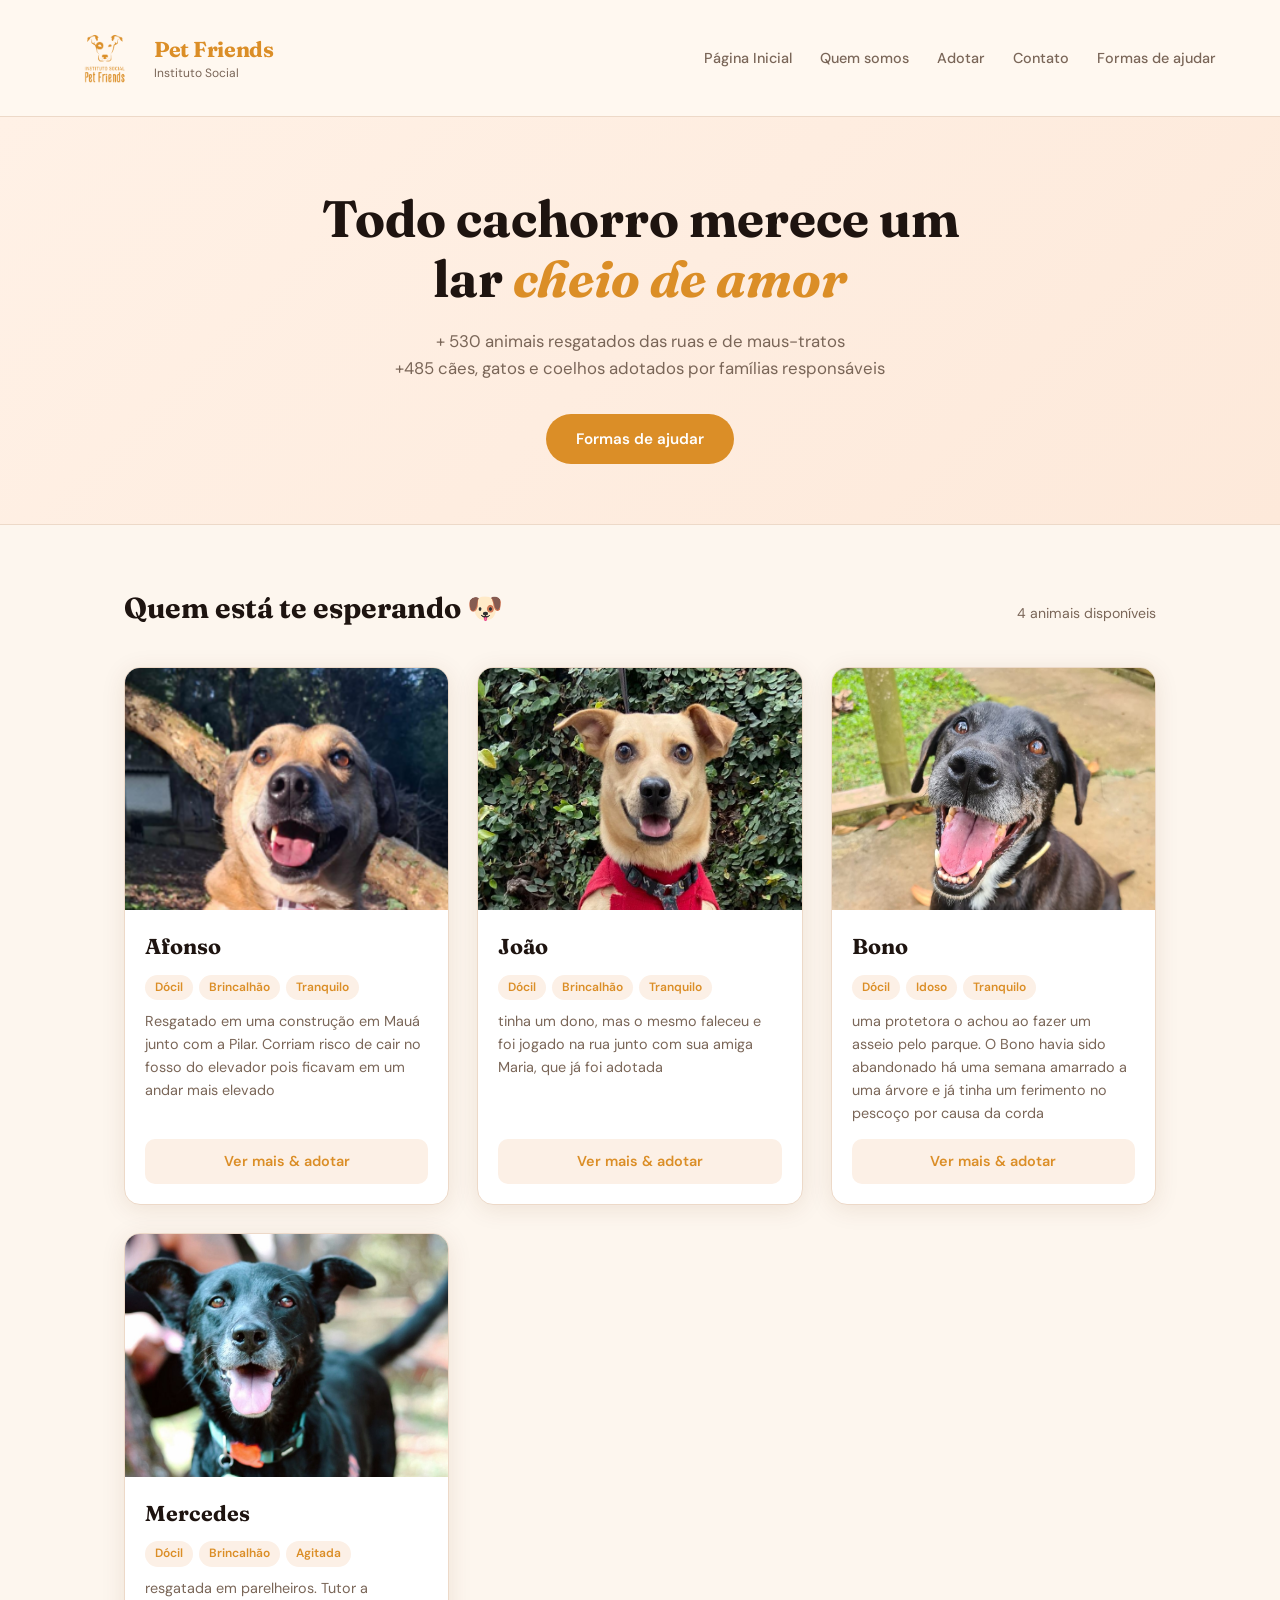
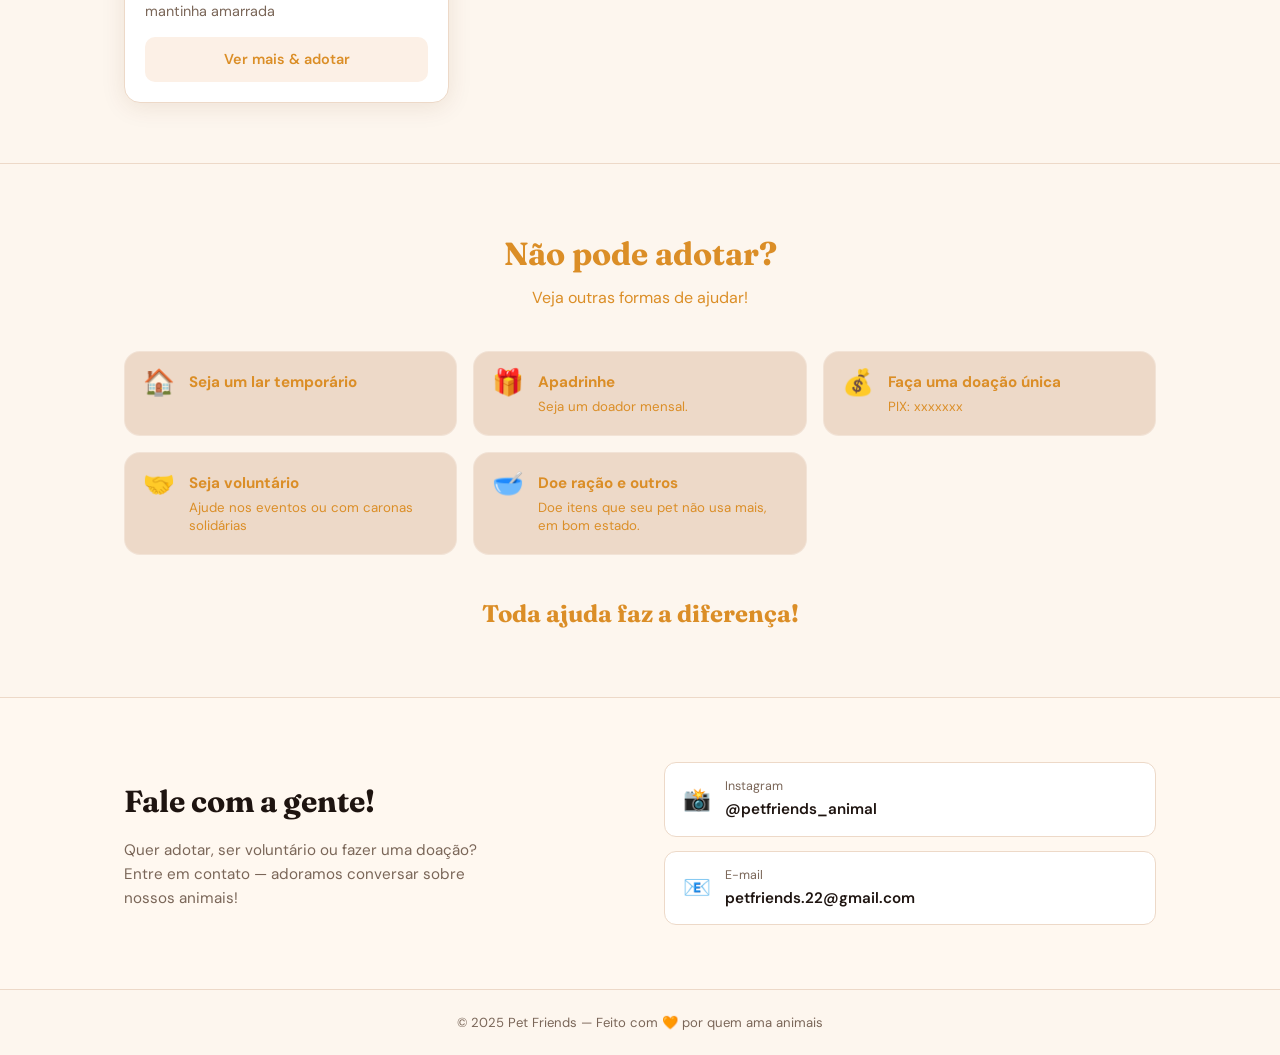
==== index.html @ 85213d65 "ajustes de url" ====
<!DOCTYPE html>
<html lang="pt-BR">
<head>
  <meta charset="UTF-8" />
  <meta name="viewport" content="width=device-width, initial-scale=1.0" />
  <title>Pet Friends</title>
  <link href="https://fonts.googleapis.com/css2?family=Fraunces:ital,wght@0,400;0,700;1,400&family=DM+Sans:wght@400;500;600&display=swap" rel="stylesheet" />
  <link rel="stylesheet" href="style.css" />
</head>

<!-- ══════════════ BOTÃO VOLTAR AO TOPO ══════════════ -->
<button class="back-to-top" id="back-to-top" onclick="window.scrollTo({top: 0, behavior: 'smooth'})" aria-label="Voltar ao topo">
  ↑
</button>

<body>

  <!-- ══════════════ HEADER ══════════════ -->
  <header>
    <a href="/">
      <div class="logo">
        <img class="logo-icon" src="Imagens/logo.png" alt="Logo Pet Friends" />
        <div>
          <span class="logo-text">Pet Friends</span>
          <span class="logo-sub">Instituto Social</span>
        </div>
    </div>
    </a>
  <nav>
    <a href="/">Página Inicial</a>
    <a href="/quem-somos.html">Quem somos</a>
    <a href="#cachorros">Adotar</a>
    <a href="#contato">Contato</a>
    <a href="#formas-de-ajudar">Formas de ajudar</a>
  </nav>
  </header>

  <!-- ══════════════ HERO ══════════════ -->
  <section class="hero">
    <h1>Todo cachorro merece um lar <em>cheio de amor</em></h1> 
    <p>+ 530 animais resgatados das ruas e de maus-tratos <br>
    +485 cães, gatos e coelhos adotados por famílias responsáveis</p>
    <a href="#formas-de-ajudar" class="btn">Formas de ajudar</a>
  </section>

  <!-- ══════════════ CACHORROS ══════════════ -->
  <section class="section" id="cachorros">
    <div class="section-header">
      <h2 class="section-title">Quem está te esperando 🐶</h2>
      <span class="section-count" id="count-label"></span>
    </div>
    <div class="dogs-grid" id="dogs-grid">
      <!-- Preenchido pelo JavaScript -->
    </div>
  </section>


<!-- ══════════════ COMO AJUDAR ══════════════ -->
<section id="formas-de-ajudar" class="help-section">
  <div class="help-inner">
    <div class="help-header">
      <h2>Não pode adotar?</h2>
      <p>Veja outras formas de ajudar!</p>
    </div>
    <div class="help-grid">
      <div class="help-item">
        <span class="help-icon">🏠</span>
        <div>
          <strong>Seja um lar temporário</strong>
        </div>
      </div>
      <div class="help-item">
        <span class="help-icon">🎁</span>
        <div>
          <strong>Apadrinhe</strong>
          <p>Seja um doador mensal.</p>
        </div>
      </div>
      <div class="help-item">
        <span class="help-icon">💰</span>
        <div>
          <strong>Faça uma doação única</strong>
          <p>PIX: xxxxxxx</p>
        </div>
      </div>
      <div class="help-item">
        <span class="help-icon">🤝</span>
        <div>
          <strong>Seja voluntário</strong>
          <p>Ajude nos eventos ou com caronas solidárias</p>
        </div>
      </div>
      <div class="help-item">
        <span class="help-icon">🥣</span>
        <div>
          <strong>Doe ração e outros</strong>
          <p>Doe itens que seu pet não usa mais, em bom estado.</p>
        </div>
      </div>
    </div>
    <p class="help-cta">Toda ajuda faz a diferença!</p>
  </div>
</section>

  <!-- ══════════════ CONTATO ══════════════ -->
  <div class="contact-section" id="contato">
    <div class="contact-inner">
      <div class="contact-text">
        <h2>Fale com a gente!</h2>
        <p>Quer adotar, ser voluntário ou fazer uma doação? Entre em contato — adoramos conversar sobre nossos animais!</p>
      </div>
      <div class="contact-links" id="contact-links">
        <!-- Preenchido pelo JavaScript -->
      </div>
    </div>
  </div>

  <!-- ══════════════ FOOTER ══════════════ -->
  <footer>
    © 2025 Pet Friends — Feito com 🧡 por quem ama animais
  </footer>

  <!-- ══════════════ MODAL ══════════════ -->
  <div class="modal-overlay" id="modal-overlay" role="dialog" aria-modal="true">
    <div class="modal" id="modal-box">
      <!-- Preenchido pelo JavaScript ao abrir -->
    </div>
  </div>
  <script src="cachorros.js"></script>
  <script src="app.js"></script>
</body>
</html>
---- style.css ----
/* ─────────────────────────────────────────────────────────────
   Variáveis globais
───────────────────────────────────────────────────────────── */
:root {
  --bg:         #fdf6ee;
  --surface:    #fff8f0;
  --card:       #ffffff;
  --accent:     #DB8E27;
  --accent-lt:  #fcf0e6;
  --text:       #1e1410;
  --muted:      #7a6658;
  --border:     #edd9c8;
  --radius:     16px;
  --shadow:     0 4px 24px rgba(100, 50, 10, .10);
}

/* ─────────────────────────────────────────────────────────────
   Reset básico
───────────────────────────────────────────────────────────── */
*, *::before, *::after { box-sizing: border-box; margin: 0; padding: 0; }

body {
  font-family: 'DM Sans', sans-serif;
  background: var(--bg);
  color: var(--text);
  line-height: 1.6;
}

img { display: block; max-width: 100%; }
a   { color: inherit; text-decoration: none; }

/* ─────────────────────────────────────────────────────────────
   Header
───────────────────────────────────────────────────────────── */
header {
  background: var(--surface);
  border-bottom: 1.5px solid var(--border);
  padding: 18px 5%;
  display: flex;
  align-items: center;
  justify-content: space-between;
  gap: 16px;
  flex-wrap: wrap;
}

.logo {
  display: flex;
  align-items: center;
  gap: 10px;
}
.logo-icon {   
  width: 80px;
  height: 80px;
  object-fit: contain; }
.logo-text {
  font-family: 'Fraunces', serif;
  font-size: 1.35rem;
  font-weight: 700;
  color: var(--accent);
  letter-spacing: -0.3px;
}
.logo-sub {
  font-size: .75rem;
  color: var(--muted);
  display: block;
  margin-top: -3px;
}

nav a {
  font-size: .9rem;
  font-weight: 500;
  color: var(--muted);
  margin-left: 24px;
  transition: color .2s;
}
nav a:hover { color: var(--accent); }

/* ─────────────────────────────────────────────────────────────
   Hero
───────────────────────────────────────────────────────────── */
.hero {
  background: linear-gradient(135deg, #fff1e6 0%, #fde9da 100%);
  padding: 72px 5% 60px;
  text-align: center;
  border-bottom: 1.5px solid var(--border);
}
.hero h1 {
  font-family: 'Fraunces', serif;
  font-size: clamp(2rem, 5vw, 3.2rem);
  line-height: 1.18;
  color: var(--text);
  max-width: 640px;
  margin: 0 auto 18px;
}
.hero h1 em { color: var(--accent); font-style: italic; }
.hero p {
  color: var(--muted);
  font-size: 1.05rem;
  max-width: 520px;
  margin: 0 auto 32px;
}

.btn {
  display: inline-block;
  background: var(--accent);
  color: #fff;
  padding: 13px 30px;
  border-radius: 100px;
  font-weight: 600;
  font-size: .95rem;
  transition: opacity .2s, transform .15s;
}
.btn:hover { opacity: .88; transform: translateY(-1px); }

/* ─────────────────────────────────────────────────────────────
   Seção genérica
───────────────────────────────────────────────────────────── */
.section {
  padding: 60px 5%;
  max-width: 1160px;
  margin: 0 auto;
}
.section-header {
  display: flex;
  align-items: baseline;
  justify-content: space-between;
  flex-wrap: wrap;
  gap: 8px;
  margin-bottom: 36px;
}
.section-title {
  font-family: 'Fraunces', serif;
  font-size: 1.8rem;
  font-weight: 700;
}
.section-count { font-size: .88rem; color: var(--muted); }

/* ─────────────────────────────────────────────────────────────
   Grid de cards
───────────────────────────────────────────────────────────── */
.dogs-grid {
  display: grid;
  grid-template-columns: repeat(auto-fill, minmax(280px, 1fr));
  gap: 28px;
}

/* ─────────────────────────────────────────────────────────────
   Card individual
───────────────────────────────────────────────────────────── */
.dog-card {
  background: var(--card);
  border-radius: var(--radius);
  box-shadow: var(--shadow);
  border: 1.5px solid var(--border);
  overflow: hidden;
  display: flex;
  flex-direction: column;
  cursor: pointer;
  transition: transform .25s, box-shadow .25s;
}
.dog-card:hover {
  transform: translateY(-5px);
  box-shadow: 0 12px 36px rgba(100, 50, 10, .15);
}

.dog-photo {
  width: 100%;
  aspect-ratio: 4/3;
  object-fit: cover;
   object-position: top;
}
.dog-photo-placeholder {
  width: 100%;
  aspect-ratio: 4/3;
  background: var(--accent-lt);
  display: flex;
  align-items: center;
  justify-content: center;
  font-size: 4rem;
}

.dog-body {
  padding: 20px;
  flex: 1;
  display: flex;
  flex-direction: column;
  gap: 10px;
}
.dog-name {
  font-family: 'Fraunces', serif;
  font-size: 1.35rem;
  font-weight: 700;
}
.dog-tags { display: flex; flex-wrap: wrap; gap: 6px; }
.tag {
  font-size: .75rem;
  font-weight: 600;
  padding: 3px 10px;
  border-radius: 100px;
  background: var(--accent-lt);
  color: var(--accent);
}
.dog-desc { font-size: .9rem; color: var(--muted); flex: 1; }

.dog-btn {
  display: block;
  text-align: center;
  background: var(--accent-lt);
  color: var(--accent);
  font-weight: 600;
  font-size: .9rem;
  padding: 11px;
  border-radius: 10px;
  margin-top: 4px;
  transition: background .2s, color .2s;
}
.dog-btn:hover { background: var(--accent); color: #fff; }

/* ─────────────────────────────────────────────────────────────
   Seção de contato
───────────────────────────────────────────────────────────── */
.contact-section {
  background: var(--surface);
  border-top: 1.5px solid var(--border);
}
.contact-inner {
  max-width: 1160px;
  margin: 0 auto;
  padding: 64px 5%;
  display: grid;
  grid-template-columns: 1fr 1fr;
  gap: 48px;
  align-items: center;
}
.contact-text h2 {
  font-family: 'Fraunces', serif;
  font-size: 1.9rem;
  margin-bottom: 12px;
}
.contact-text p { color: var(--muted); font-size: .95rem; max-width: 380px; }

.contact-links { display: flex; flex-direction: column; gap: 14px; }
.contact-item {
  display: flex;
  align-items: center;
  gap: 14px;
  background: var(--card);
  border: 1.5px solid var(--border);
  border-radius: 12px;
  padding: 14px 18px;
  transition: border-color .2s, box-shadow .2s;
}
.contact-item:hover {
  border-color: var(--accent);
  box-shadow: 0 4px 16px rgba(232, 106, 46, .12);
}
.contact-icon    { font-size: 1.4rem; }
.contact-label   { font-size: .78rem; color: var(--muted); }
.contact-value   { font-size: .95rem; font-weight: 600; }

/* ─────────────────────────────────────────────────────────────
   Footer
───────────────────────────────────────────────────────────── */
footer {
  text-align: center;
  padding: 22px 5%;
  font-size: .82rem;
  color: var(--muted);
  border-top: 1.5px solid var(--border);
}

/* ─────────────────────────────────────────────────────────────
   Modal
───────────────────────────────────────────────────────────── */
.modal-overlay {
  display: none;
  position: fixed;
  inset: 0;
  background: rgba(30, 15, 5, .5);
  z-index: 100;
  align-items: center;
  justify-content: center;
  padding: 20px;
}
.modal-overlay.open { display: flex; }

.modal {
  background: var(--card);
  border-radius: var(--radius);
  max-width: 520px;
  width: 100%;
  overflow-y: auto;
  max-height: 90vh;
  box-shadow: 0 24px 64px rgba(30, 15, 5, .25);
  animation: pop .2s ease;
}
@keyframes pop {
  from { transform: scale(.94); opacity: 0; }
  to   { transform: scale(1);   opacity: 1; }
}

.modal-photo {
  width: 100%;
  max-height: 300px;
  object-fit: contain;
}
.modal-photo-placeholder {
  width: 100%;
  aspect-ratio: 16/9;
  background: var(--accent-lt);
  display: flex;
  align-items: center;
  justify-content: center;
  font-size: 6rem;
}
.modal-body    { padding: 24px; }
.modal-name {
  font-family: 'Fraunces', serif;
  font-size: 1.8rem;
  margin-bottom: 8px;
}
.modal-close {
  float: right;
  background: var(--accent-lt);
  border: none;
  cursor: pointer;
  color: var(--accent);
  font-size: 1.2rem;
  width: 34px;
  height: 34px;
  border-radius: 50%;
  display: inline-flex;
  align-items: center;
  justify-content: center;
  margin-left: 8px;
  transition: background .2s;
}
.modal-close:hover { background: var(--accent); color: #fff; }

.modal-desc { color: var(--muted); font-size: .94rem; margin: 12px 0 20px; }
.modal-details {
  display: grid;
  grid-template-columns: 1fr 1fr;
  gap: 10px;
  margin-bottom: 20px;
}
.modal-detail        { background: var(--bg); border-radius: 10px; padding: 10px 14px; }
.modal-detail-label  { font-size: .72rem; color: var(--muted); font-weight: 600; text-transform: uppercase; letter-spacing: .5px; }
.modal-detail-value  { font-size: .95rem; font-weight: 600; }

.modal-adopt-btn {
  display: block;
  width: 100%;
  text-align: center;
  background: var(--accent);
  color: #fff;
  font-weight: 600;
  font-size: 1rem;
  padding: 13px;
  border-radius: 10px;
  transition: opacity .2s;
}
.modal-adopt-btn:hover { opacity: .85; }

/* ─────────────────────────────────────────────────────────────
   Responsivo
───────────────────────────────────────────────────────────── */
@media (max-width: 680px) {
  .contact-inner { grid-template-columns: 1fr; }
}

/* ─────────────────────────────────────────────────────────────
   Seção "Como ajudar"
───────────────────────────────────────────────────────────── */
.help-section {
  background: var(--bg);
  border-top: 1.5px solid var(--border);
}
.help-inner {
  max-width: 1160px;
  margin: 0 auto;
  padding: 64px 5%;
}
.help-header {
  text-align: center;
  margin-bottom: 40px;
}
.help-header h2 {
  font-family: 'Fraunces', serif;
  font-size: 2rem;
  color: var(--accent);
  margin-bottom: 6px;
}
.help-header p {
  color: var(--accent);
  font-size: 1rem;
}

.help-grid {
  display: grid;
  grid-template-columns: repeat(auto-fill, minmax(260px, 1fr));
  gap: 16px;
  margin-bottom: 40px;
}
.help-item {
  display: flex;
  align-items: flex-start;
  gap: 14px;
  background: var(--border);
  border: 1.5px solid rgba(255,255,255,.25);
  border-radius: var(--radius);
  padding: 18px;
}
.help-icon {
  font-size: 1.6rem;
  line-height: 1;
  flex-shrink: 0;
}
.help-item strong {
  display: block;
  color: var(--accent);
  font-size: .95rem;
  margin-bottom: 4px;
}
.help-item p {
  color:var(--accent);
  font-size: .83rem;
  line-height: 1.4;
}

.help-cta {
  text-align: center;
  color: var(--accent);
  font-family: 'Fraunces', serif;
  font-size: 1.5rem;
  font-weight: 700;
}

/* ─────────────────────────────────────────────────────────────
   Botão voltar ao topo
───────────────────────────────────────────────────────────── */
.back-to-top {
  position: fixed;
  bottom: 32px;
  right: 32px;
  width: 44px;
  height: 44px;
  border-radius: 50%;
  background: var(--accent);
  color: #fff;
  font-size: 1.2rem;
  border: none;
  cursor: pointer;
  box-shadow: var(--shadow);
  opacity: 0;
  pointer-events: none;
  transition: opacity .3s, transform .3s;
  z-index: 50;
}
.back-to-top.visible {
  opacity: 1;
  pointer-events: auto;
}
.back-to-top:hover {
  transform: translateY(-3px);
}
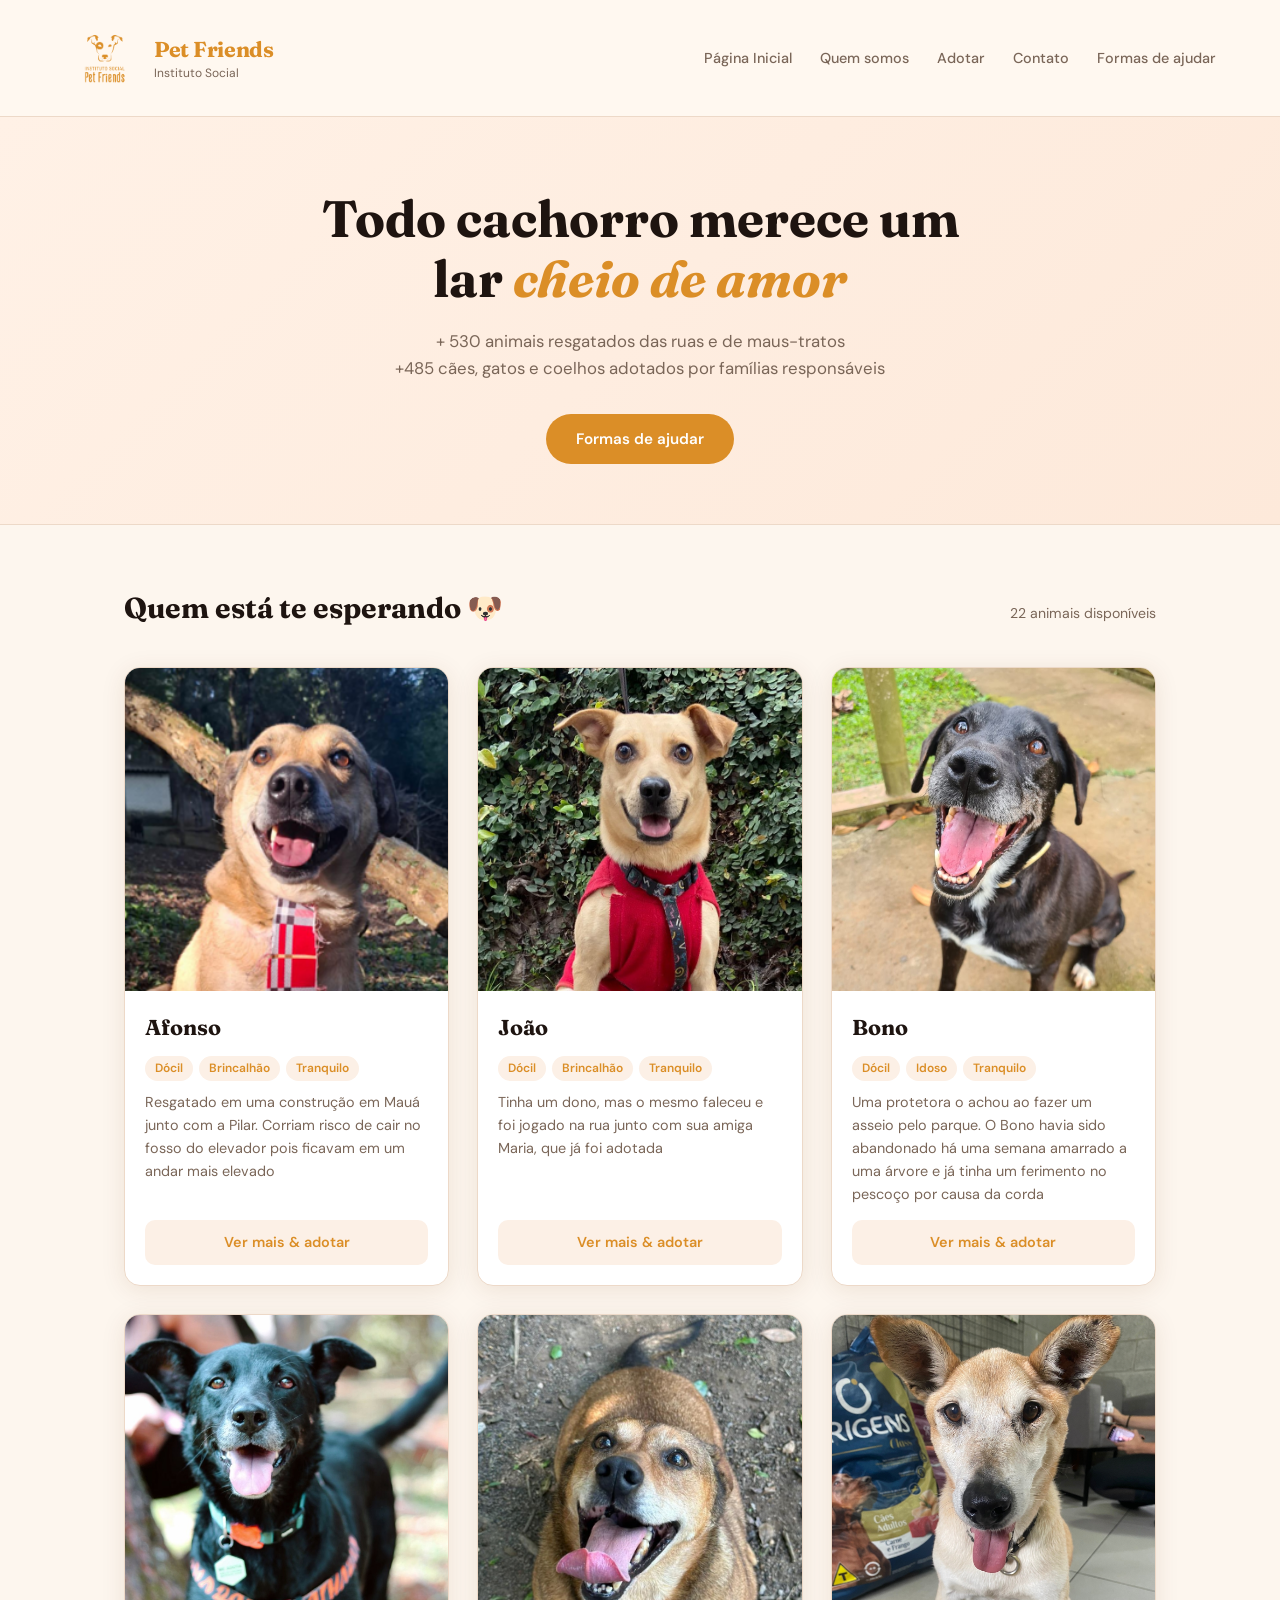
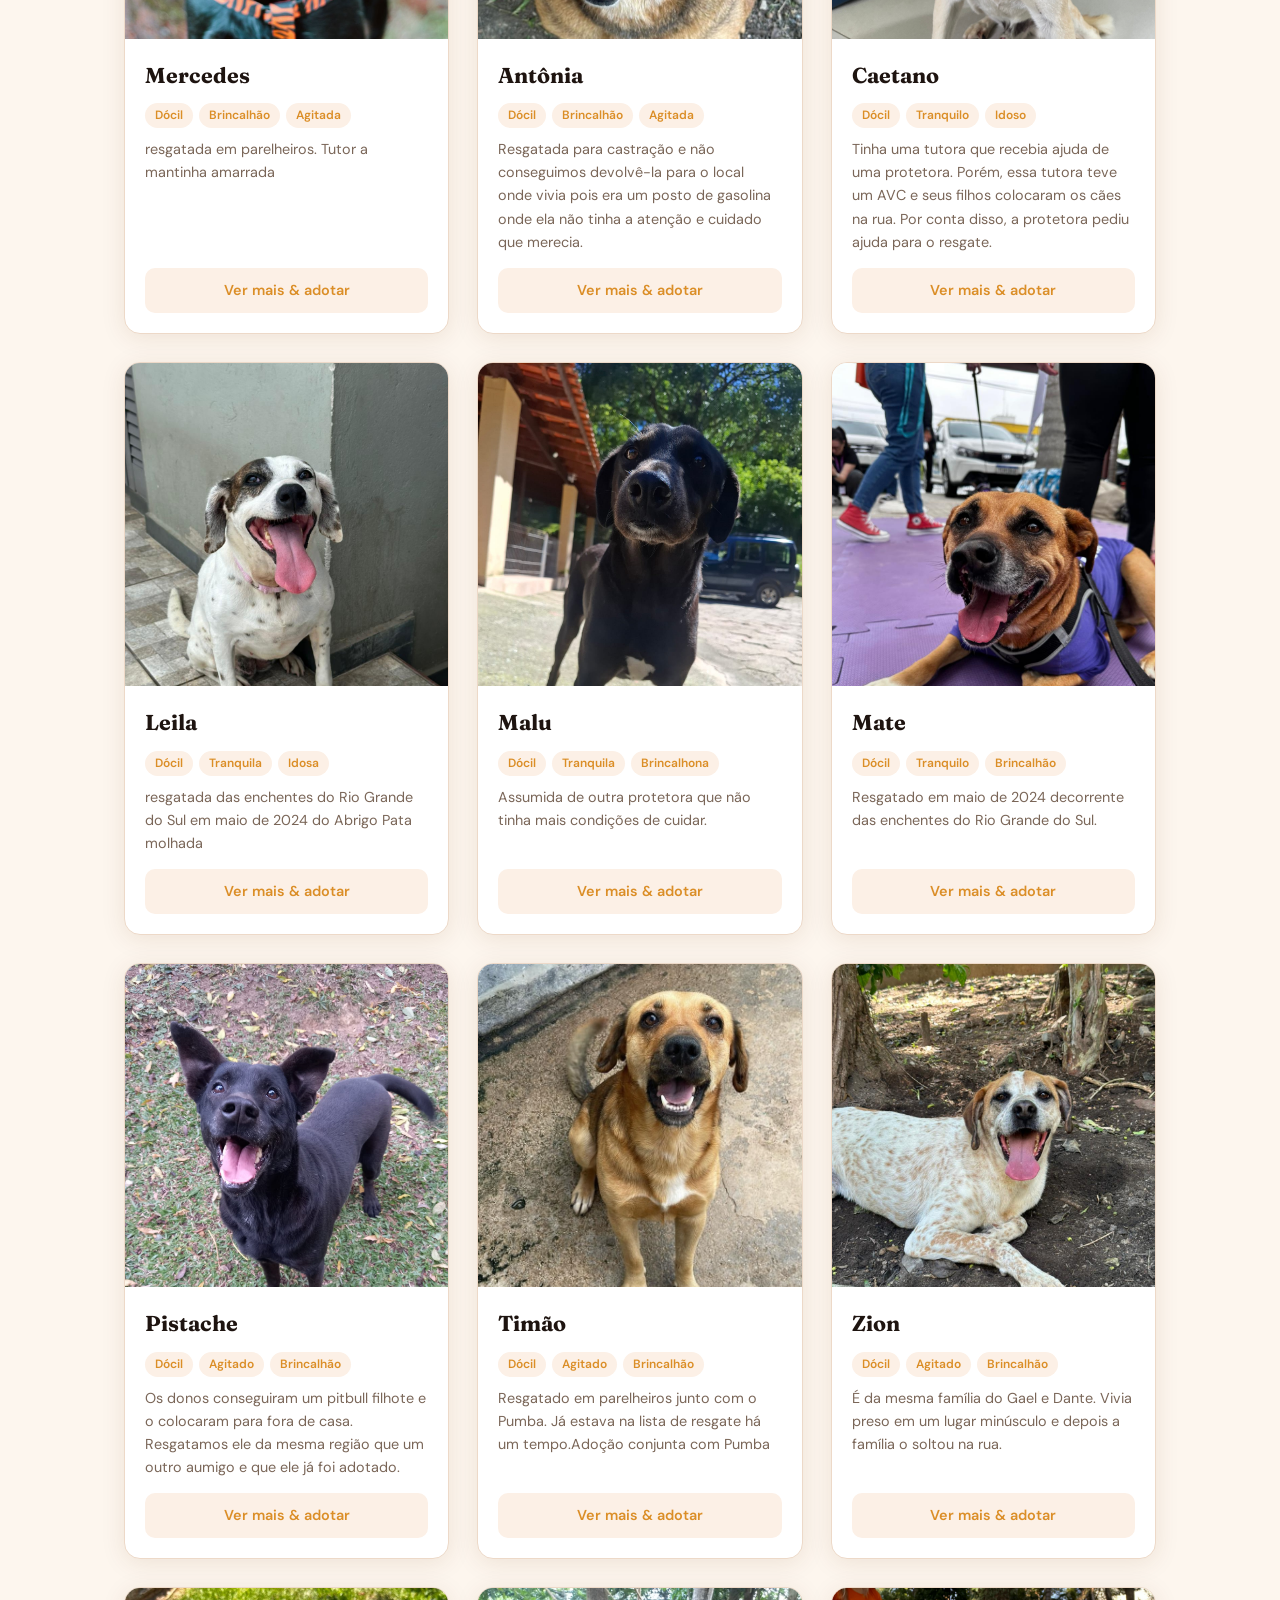
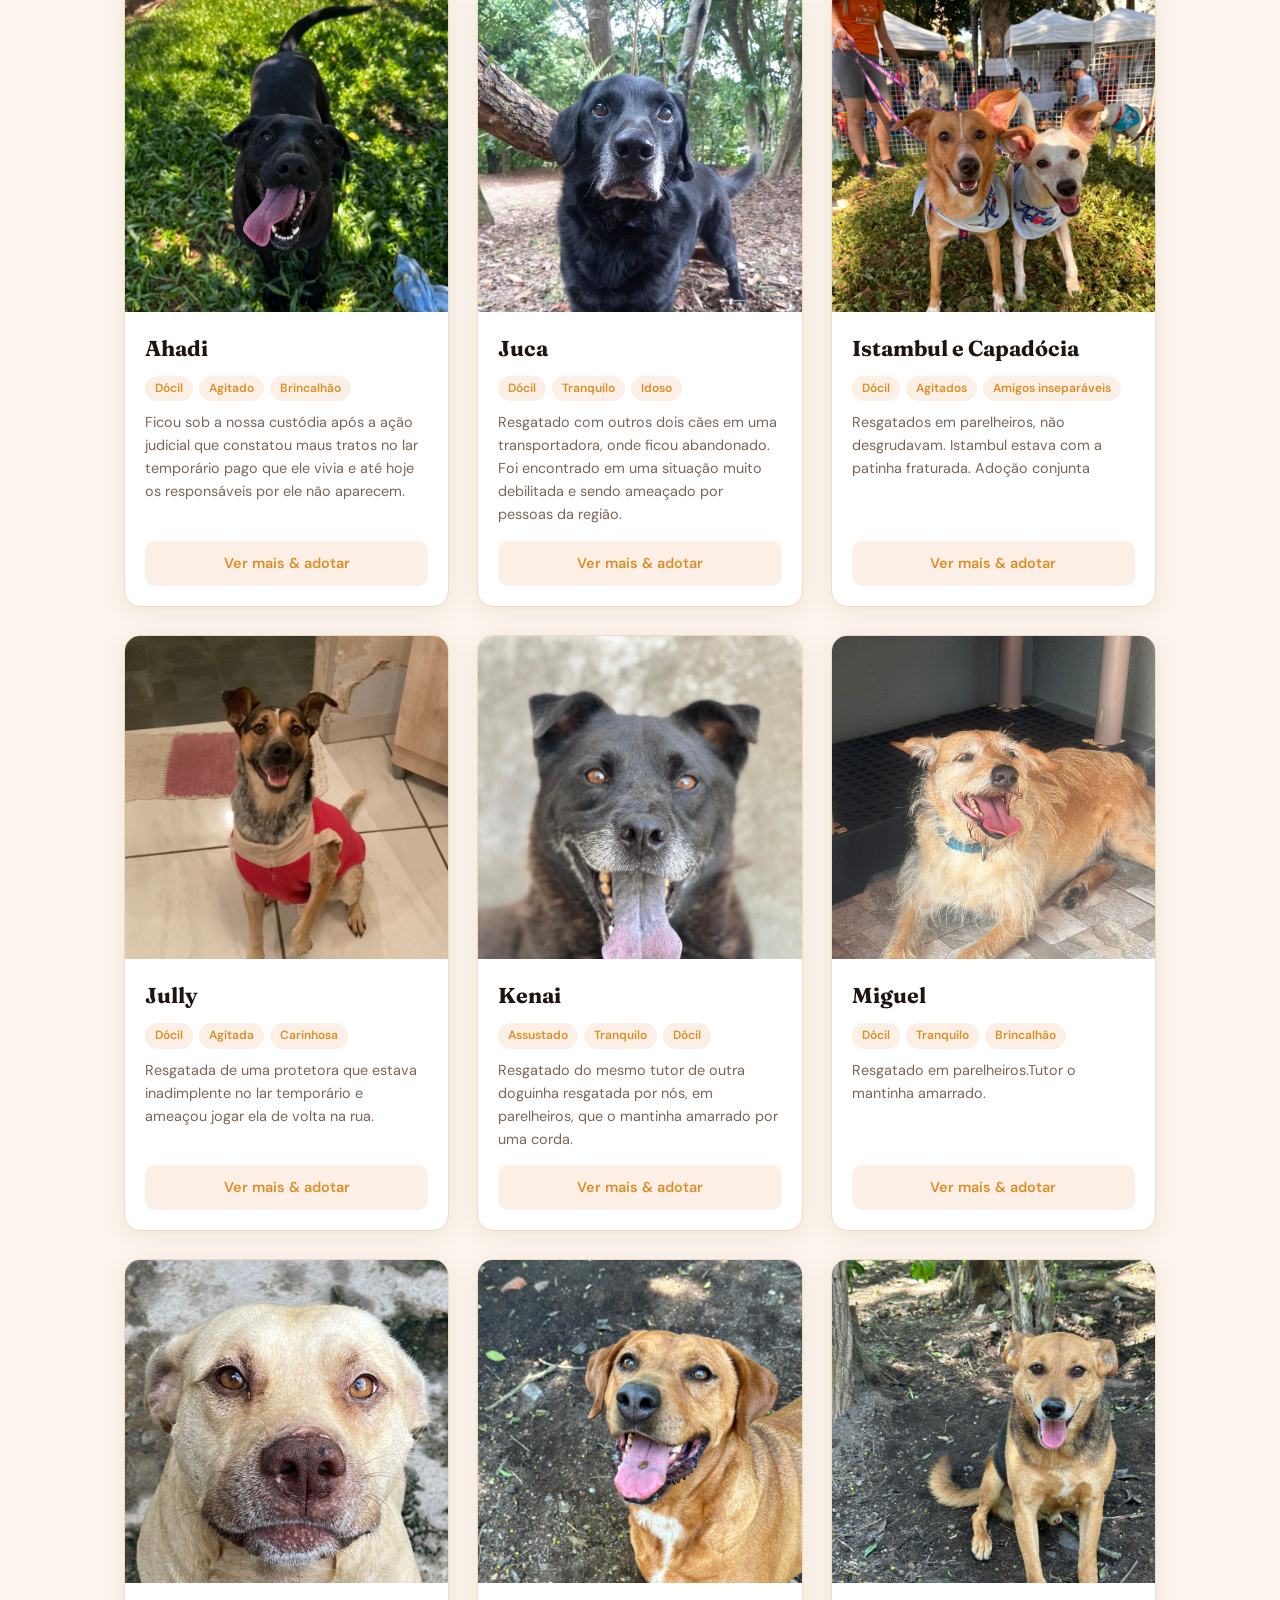
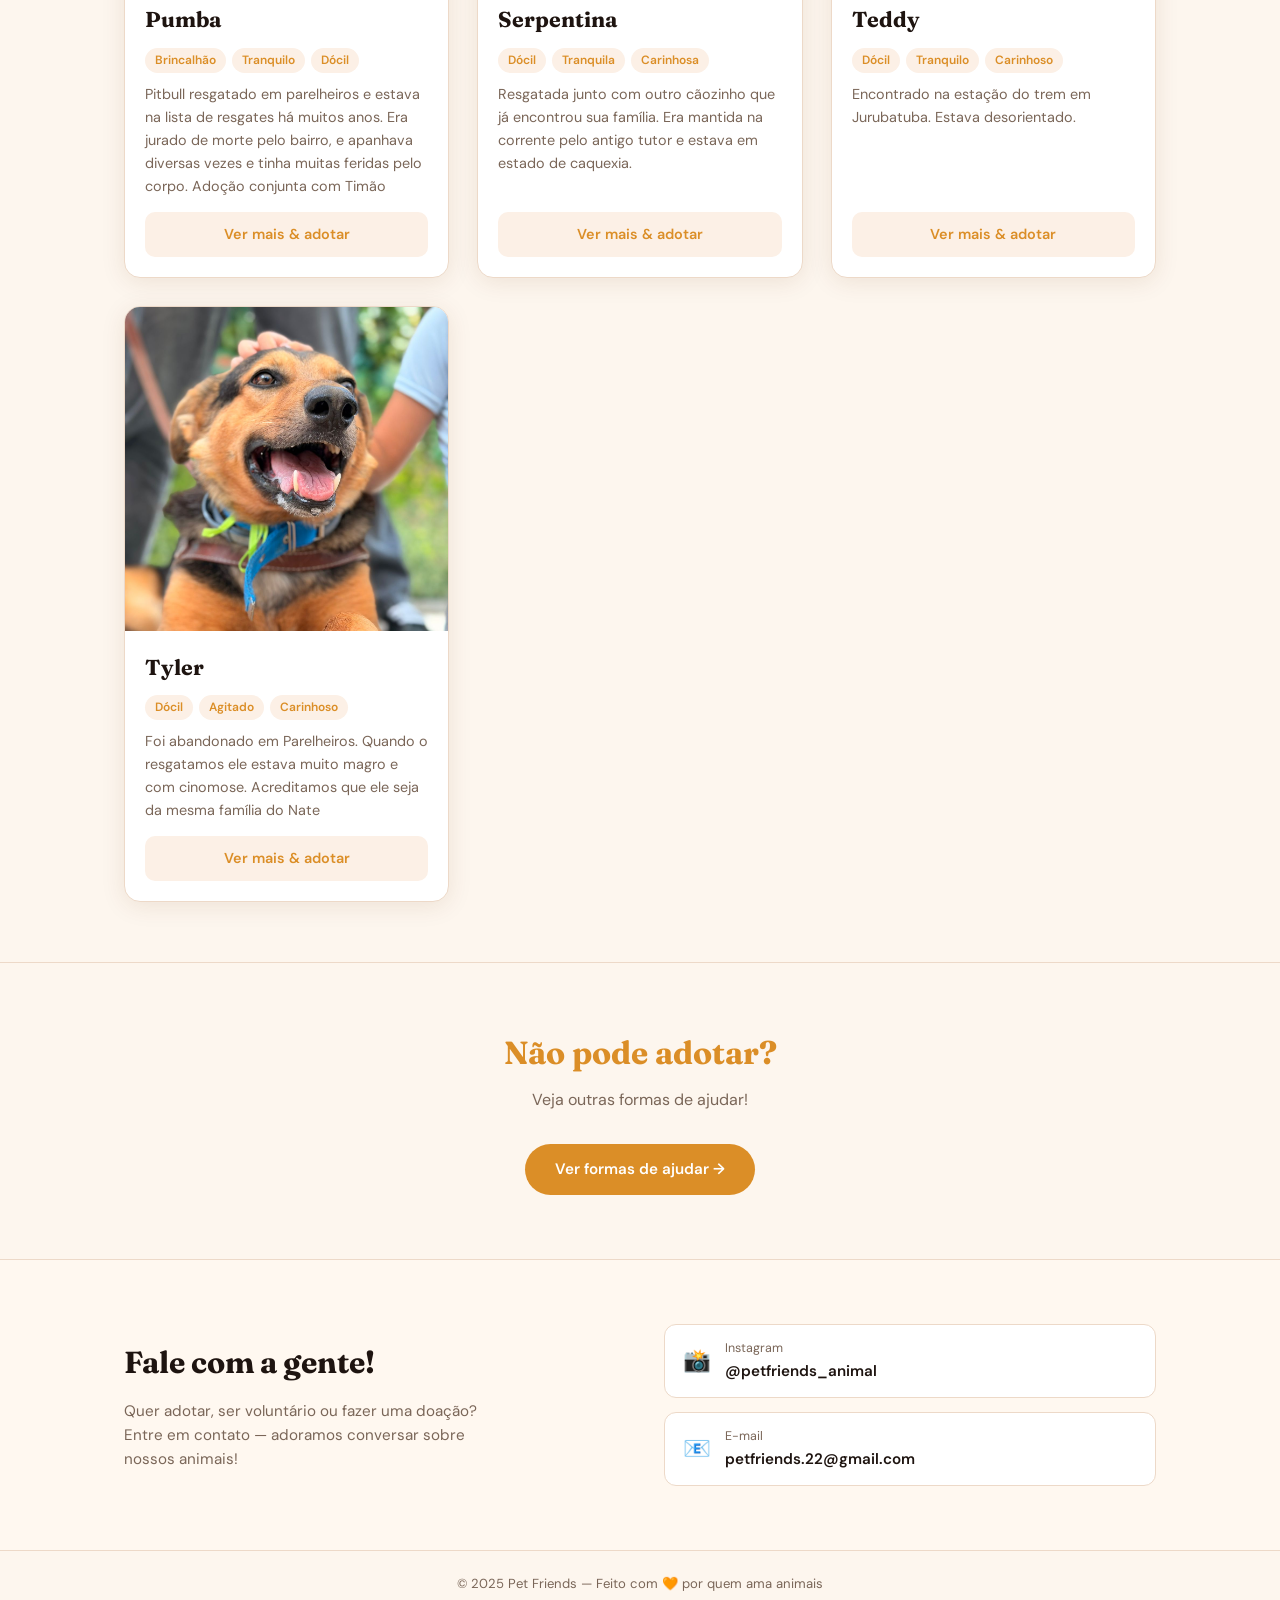
==== commit f39699a2: "separando formas de ajudar" ====
--- a/index.html
+++ b/index.html
@@ -6,12 +6,23 @@
   <title>Pet Friends</title>
   <link href="https://fonts.googleapis.com/css2?family=Fraunces:ital,wght@0,400;0,700;1,400&family=DM+Sans:wght@400;500;600&display=swap" rel="stylesheet" />
   <link rel="stylesheet" href="style.css" />
+  <!-- Vercel Web Analytics -->
+  <script>
+    window.va = window.va || function () { (window.vaq = window.vaq || []).push(arguments); };
+  </script>
+  <script defer src="/_vercel/insights/script.js"></script>
 </head>
 
 <!-- ══════════════ BOTÃO VOLTAR AO TOPO ══════════════ -->
 <button class="back-to-top" id="back-to-top" onclick="window.scrollTo({top: 0, behavior: 'smooth'})" aria-label="Voltar ao topo">
   ↑
 </button>
+
+<!-- ══════════════ LIGHTBOX ══════════════ -->
+<div class="lightbox-overlay" id="lightbox-overlay" onclick="closeLightbox()">
+  <img class="lightbox-img" id="lightbox-img" src="" alt="" />
+</div>
+
 
 <body>
 
@@ -31,7 +42,7 @@
     <a href="/quem-somos.html">Quem somos</a>
     <a href="#cachorros">Adotar</a>
     <a href="#contato">Contato</a>
-    <a href="#formas-de-ajudar">Formas de ajudar</a>
+    <a href="/ajudar.html">Formas de ajudar</a>
   </nav>
   </header>
 
@@ -40,7 +51,7 @@
     <h1>Todo cachorro merece um lar <em>cheio de amor</em></h1> 
     <p>+ 530 animais resgatados das ruas e de maus-tratos <br>
     +485 cães, gatos e coelhos adotados por famílias responsáveis</p>
-    <a href="#formas-de-ajudar" class="btn">Formas de ajudar</a>
+    <a href="/ajudar.html" class="btn">Formas de ajudar</a>
   </section>
 
   <!-- ══════════════ CACHORROS ══════════════ -->
@@ -56,49 +67,11 @@
 
 
 <!-- ══════════════ COMO AJUDAR ══════════════ -->
-<section id="formas-de-ajudar" class="help-section">
-  <div class="help-inner">
-    <div class="help-header">
-      <h2>Não pode adotar?</h2>
-      <p>Veja outras formas de ajudar!</p>
-    </div>
-    <div class="help-grid">
-      <div class="help-item">
-        <span class="help-icon">🏠</span>
-        <div>
-          <strong>Seja um lar temporário</strong>
-        </div>
-      </div>
-      <div class="help-item">
-        <span class="help-icon">🎁</span>
-        <div>
-          <strong>Apadrinhe</strong>
-          <p>Seja um doador mensal.</p>
-        </div>
-      </div>
-      <div class="help-item">
-        <span class="help-icon">💰</span>
-        <div>
-          <strong>Faça uma doação única</strong>
-          <p>PIX: xxxxxxx</p>
-        </div>
-      </div>
-      <div class="help-item">
-        <span class="help-icon">🤝</span>
-        <div>
-          <strong>Seja voluntário</strong>
-          <p>Ajude nos eventos ou com caronas solidárias</p>
-        </div>
-      </div>
-      <div class="help-item">
-        <span class="help-icon">🥣</span>
-        <div>
-          <strong>Doe ração e outros</strong>
-          <p>Doe itens que seu pet não usa mais, em bom estado.</p>
-        </div>
-      </div>
-    </div>
-    <p class="help-cta">Toda ajuda faz a diferença!</p>
+<section class="help-teaser">
+  <div class="help-teaser-inner">
+    <h2>Não pode adotar?</h2>
+    <p>Veja outras formas de ajudar!</p>
+    <a href="/ajudar.html" class="btn">Ver formas de ajudar →</a>
   </div>
 </section>
 
--- a/style.css
+++ b/style.css
@@ -165,7 +165,7 @@
 
 .dog-photo {
   width: 100%;
-  aspect-ratio: 4/3;
+  aspect-ratio: 1;
   object-fit: cover;
    object-position: top;
 }
@@ -362,6 +362,10 @@
 }
 .modal-adopt-btn:hover { opacity: .85; }
 
+.modal::-webkit-scrollbar {
+  display: none;
+}
+
 /* ─────────────────────────────────────────────────────────────
    Responsivo
 ───────────────────────────────────────────────────────────── */
@@ -404,7 +408,7 @@
 }
 .help-item {
   display: flex;
-  align-items: flex-start;
+  align-items: center;
   gap: 14px;
   background: var(--border);
   border: 1.5px solid rgba(255,255,255,.25);
@@ -412,13 +416,24 @@
   padding: 18px;
 }
 .help-icon {
-  font-size: 1.6rem;
-  line-height: 1;
+  display: flex;
+  align-items: center;
+  justify-content: center;
+  width: 44px;
+  height: 44px;
+  border-radius: 50%;
+  background: var(--accent);
   flex-shrink: 0;
+}
+.help-icon svg {
+  width: 22px;
+  height: 22px;
+  stroke: var(--border);
+  stroke-width: 1.75;
 }
 .help-item strong {
   display: block;
-  color: var(--accent);
+  color: var(--muted);
   font-size: .95rem;
   margin-bottom: 4px;
 }
@@ -434,6 +449,31 @@
   font-family: 'Fraunces', serif;
   font-size: 1.5rem;
   font-weight: 700;
+}
+
+/* ─────────────────────────────────────────────────────────────
+   Teaser "Como ajudar" (index)
+───────────────────────────────────────────────────────────── */
+.help-teaser {
+  background: var(--bg);
+  border-top: 1.5px solid var(--border);
+}
+.help-teaser-inner {
+  max-width: 1160px;
+  margin: 0 auto;
+  padding: 64px 5%;
+  text-align: center;
+}
+.help-teaser-inner h2 {
+  font-family: 'Fraunces', serif;
+  font-size: 2rem;
+  color: var(--accent);
+  margin-bottom: 8px;
+}
+.help-teaser-inner p {
+  color: var(--muted);
+  font-size: 1rem;
+  margin-bottom: 32px;
 }
 
 /* ─────────────────────────────────────────────────────────────
@@ -463,4 +503,27 @@
 }
 .back-to-top:hover {
   transform: translateY(-3px);
+}
+
+/* ─────────────────────────────────────────────────────────────
+   Lightbox
+───────────────────────────────────────────────────────────── */
+.lightbox-overlay {
+  display: none;
+  position: fixed;
+  inset: 0;
+  background: rgba(0, 0, 0, .85);
+  z-index: 200;
+  align-items: center;
+  justify-content: center;
+  cursor: zoom-out;
+}
+.lightbox-overlay.open { display: flex; }
+
+.lightbox-img {
+  max-width: 90vw;
+  max-height: 90vh;
+  object-fit: contain;
+  border-radius: 12px;
+  box-shadow: 0 24px 64px rgba(0, 0, 0, .5);
 }
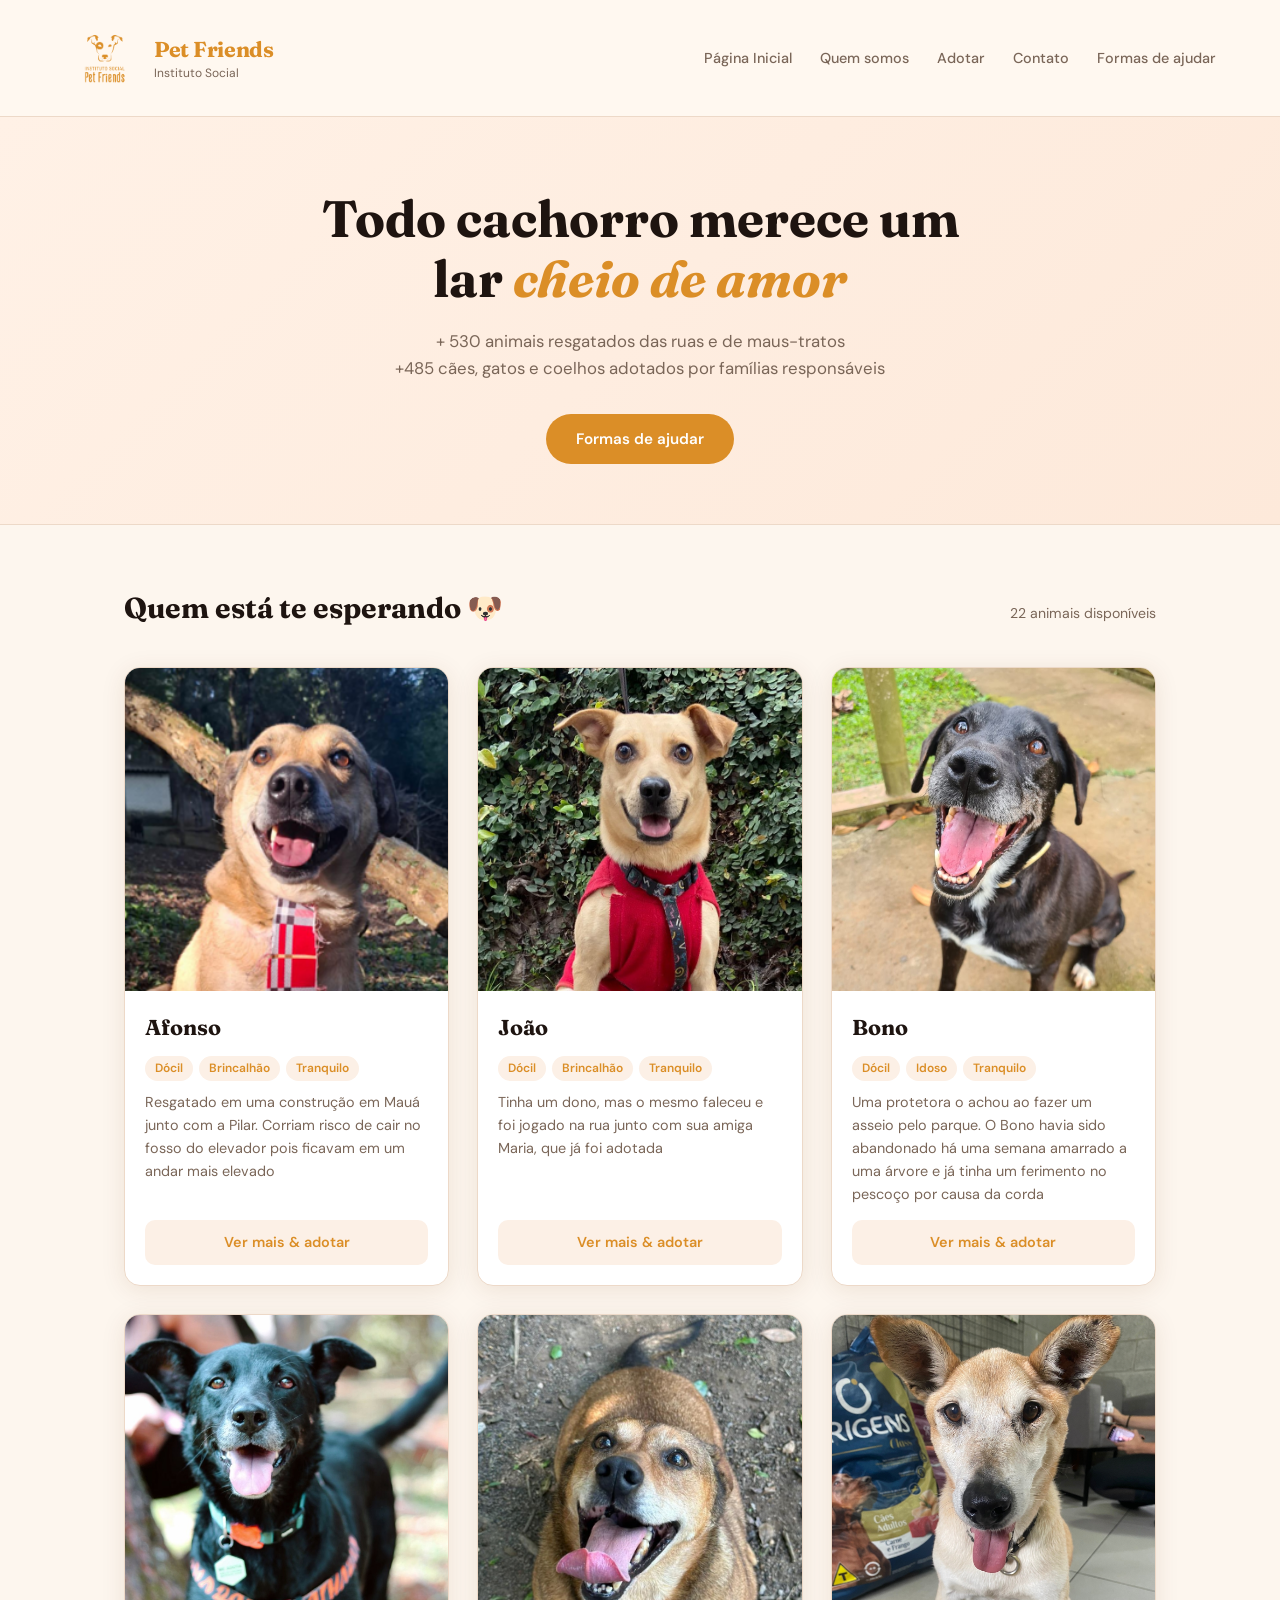
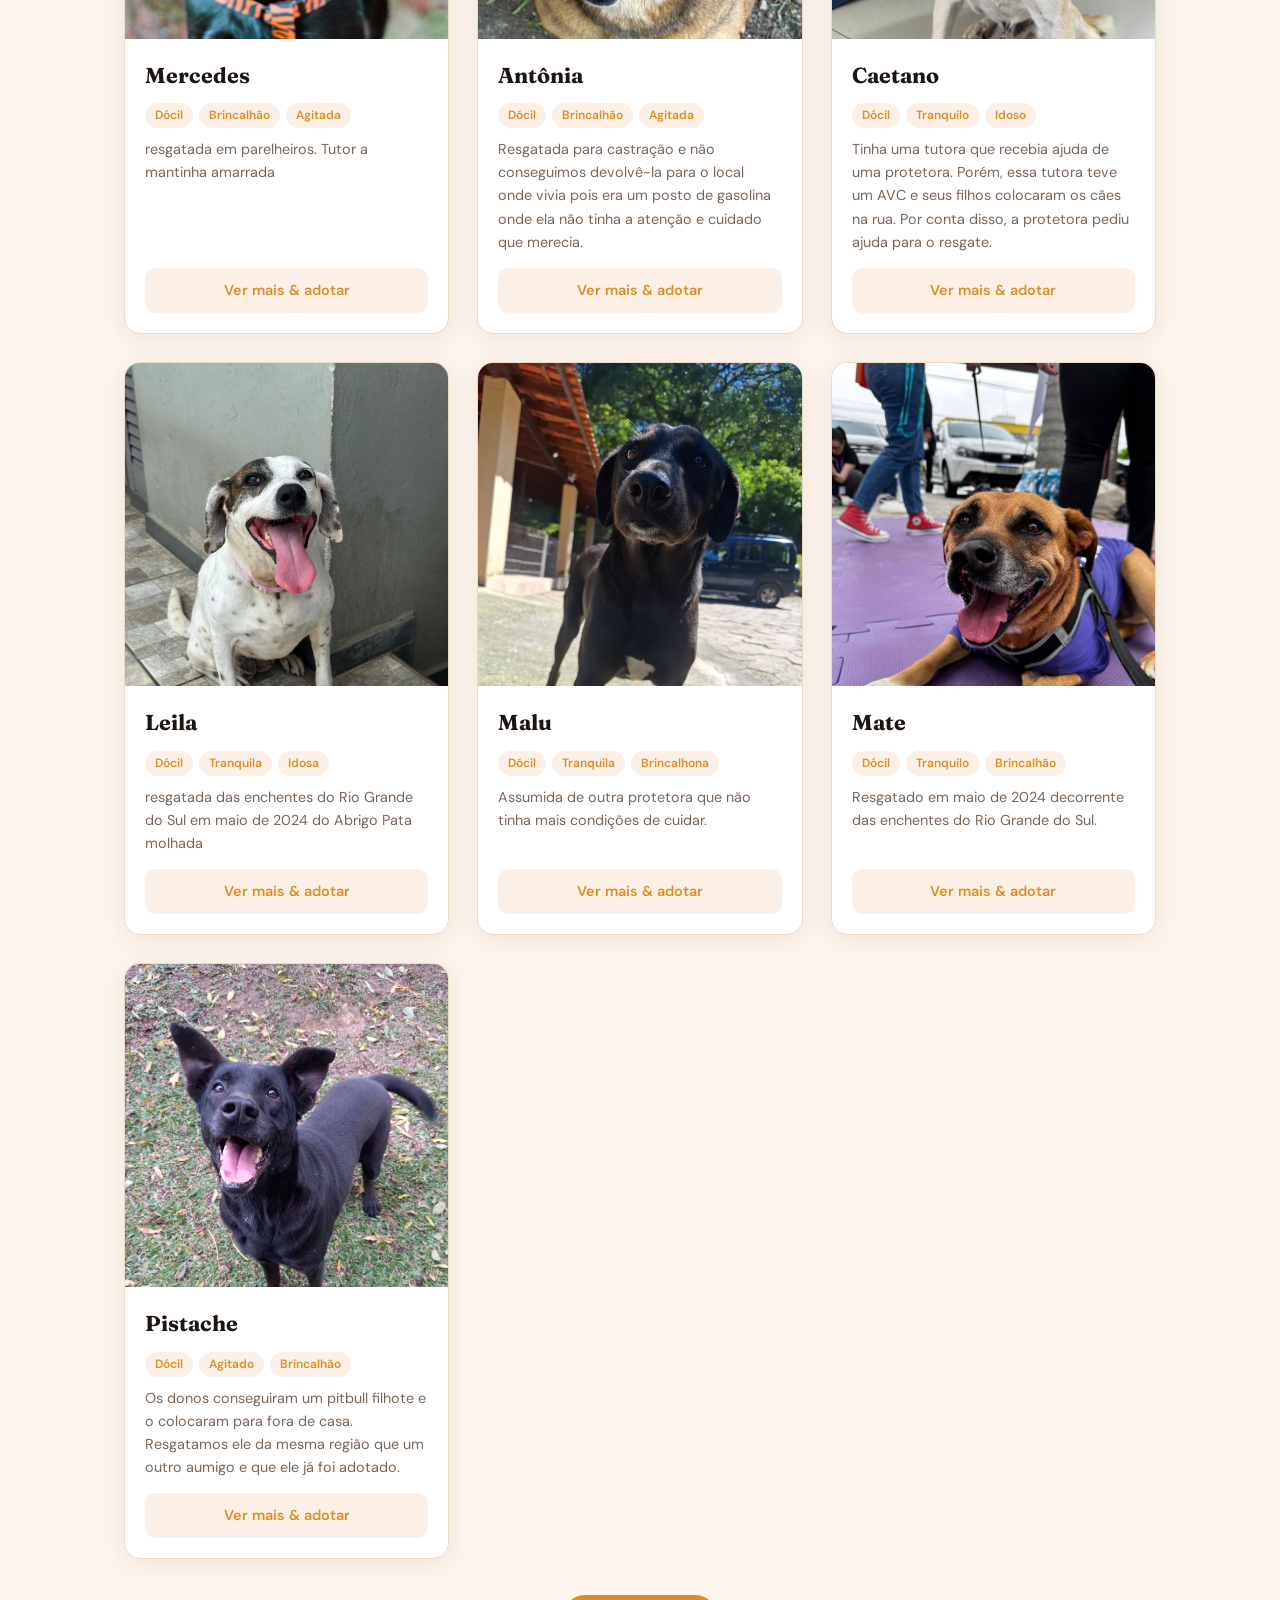
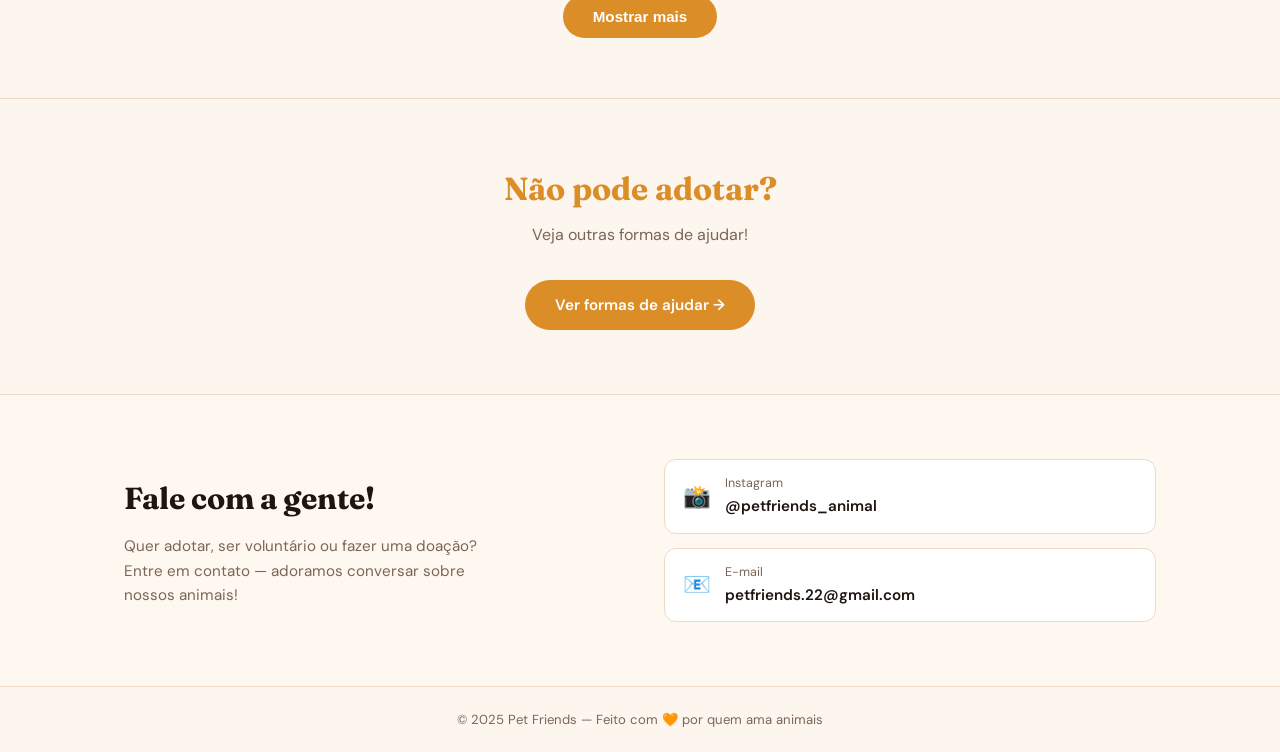
==== commit b1d3737e: "adicionando botão mostrar mais" ====
--- a/index.html
+++ b/index.html
@@ -37,13 +37,18 @@
         </div>
     </div>
     </a>
-  <nav>
+  <nav id="nav-menu">
     <a href="/">Página Inicial</a>
     <a href="/quem-somos.html">Quem somos</a>
     <a href="#cachorros">Adotar</a>
     <a href="#contato">Contato</a>
     <a href="/ajudar.html">Formas de ajudar</a>
   </nav>
+  <button class="hamburger" id="hamburger" aria-label="Abrir menu" aria-expanded="false" aria-controls="nav-menu">
+    <span></span>
+    <span></span>
+    <span></span>
+  </button>
   </header>
 
   <!-- ══════════════ HERO ══════════════ -->
@@ -62,6 +67,9 @@
     </div>
     <div class="dogs-grid" id="dogs-grid">
       <!-- Preenchido pelo JavaScript -->
+    </div>
+    <div class="show-more-wrapper" id="show-more-wrapper" style="display:none;">
+      <button class="btn show-more-btn" id="show-more-btn" onclick="showMore()">Mostrar mais</button>
     </div>
   </section>
 
--- a/style.css
+++ b/style.css
@@ -106,9 +106,11 @@
   color: #fff;
   padding: 13px 30px;
   border-radius: 100px;
+  border: none;
   font-weight: 600;
   font-size: .95rem;
   transition: opacity .2s, transform .15s;
+  cursor: pointer;
 }
 .btn:hover { opacity: .88; transform: translateY(-1px); }
 
@@ -142,6 +144,11 @@
   display: grid;
   grid-template-columns: repeat(auto-fill, minmax(280px, 1fr));
   gap: 28px;
+}
+
+.show-more-wrapper {
+  justify-content: center;
+  margin-top: 36px;
 }
 
 /* ─────────────────────────────────────────────────────────────
@@ -367,8 +374,61 @@
 }
 
 /* ─────────────────────────────────────────────────────────────
+   Hamburger
+───────────────────────────────────────────────────────────── */
+.hamburger {
+  display: none;
+  flex-direction: column;
+  justify-content: center;
+  gap: 5px;
+  background: none;
+  border: none;
+  cursor: pointer;
+  padding: 6px;
+  z-index: 160;
+  position: relative;
+  flex-shrink: 0;
+}
+.hamburger span {
+  display: block;
+  width: 24px;
+  height: 2px;
+  background: var(--accent);
+  border-radius: 2px;
+  transition: transform .3s, opacity .3s;
+}
+.hamburger.open span:nth-child(1) { transform: translateY(7px) rotate(45deg); }
+.hamburger.open span:nth-child(2) { opacity: 0; }
+.hamburger.open span:nth-child(3) { transform: translateY(-7px) rotate(-45deg); }
+
+/* ─────────────────────────────────────────────────────────────
    Responsivo
 ───────────────────────────────────────────────────────────── */
+@media (max-width: 768px) {
+  header { flex-wrap: nowrap; }
+
+  .hamburger { display: flex; }
+
+  nav {
+    display: none;
+    position: fixed;
+    inset: 0;
+    flex-direction: column;
+    align-items: center;
+    justify-content: center;
+    background: var(--surface);
+    z-index: 150;
+    gap: 8px;
+  }
+  nav.open { display: flex; }
+
+  nav a {
+    font-size: 1.2rem;
+    margin-left: 0;
+    padding: 12px 0;
+  }
+}
+
 @media (max-width: 680px) {
   .contact-inner { grid-template-columns: 1fr; }
 }
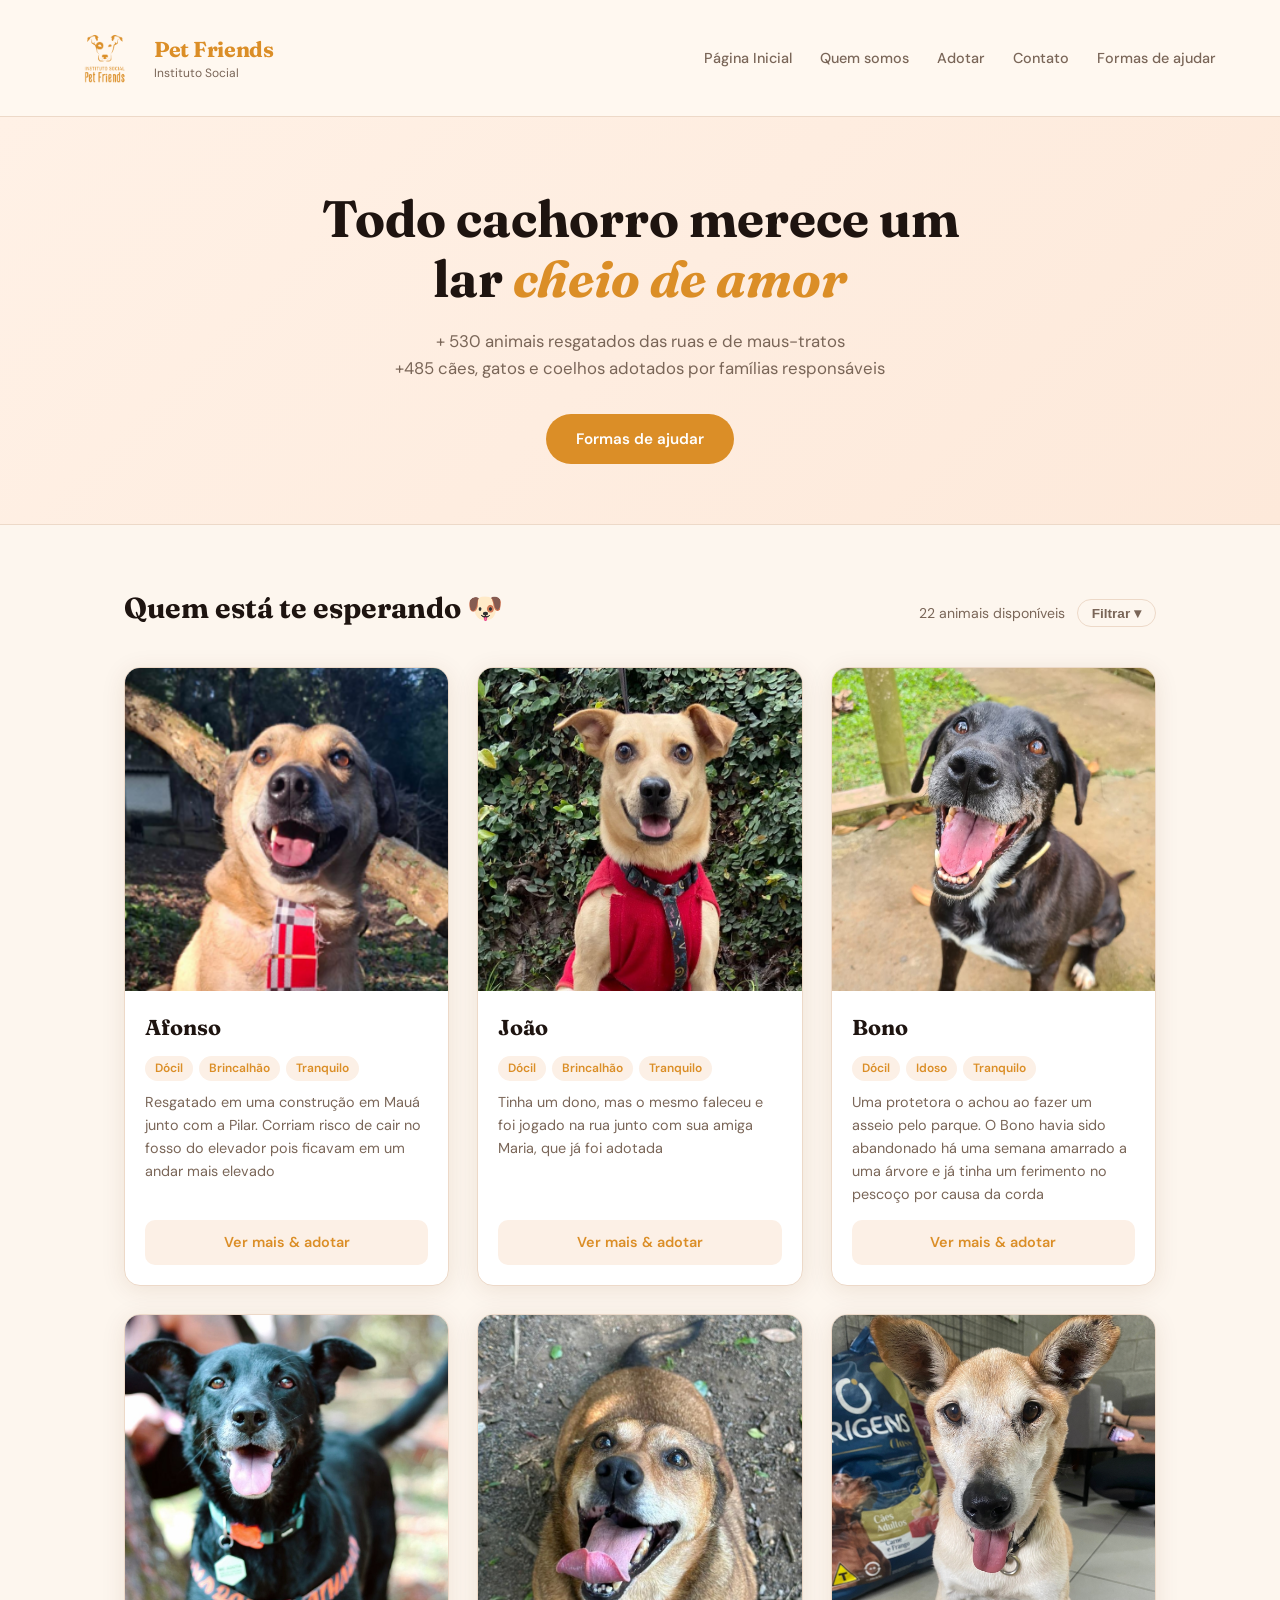
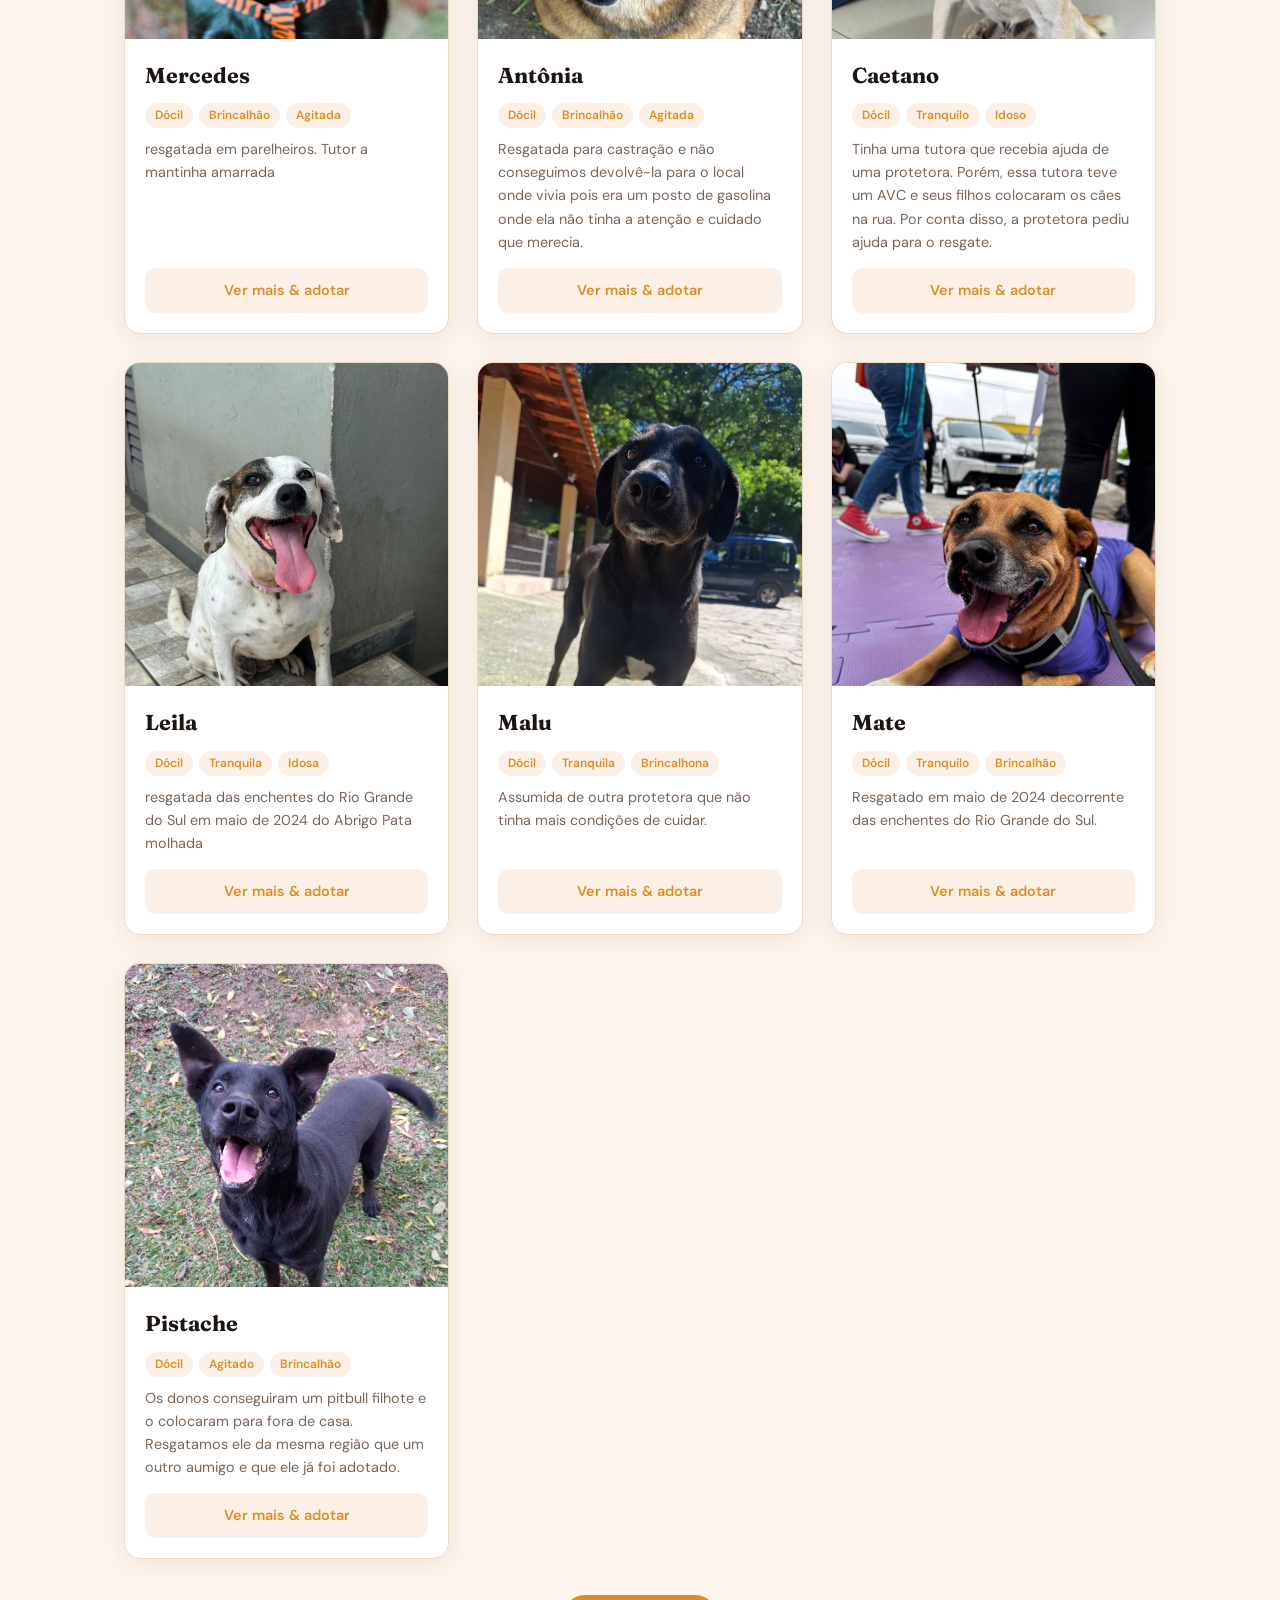
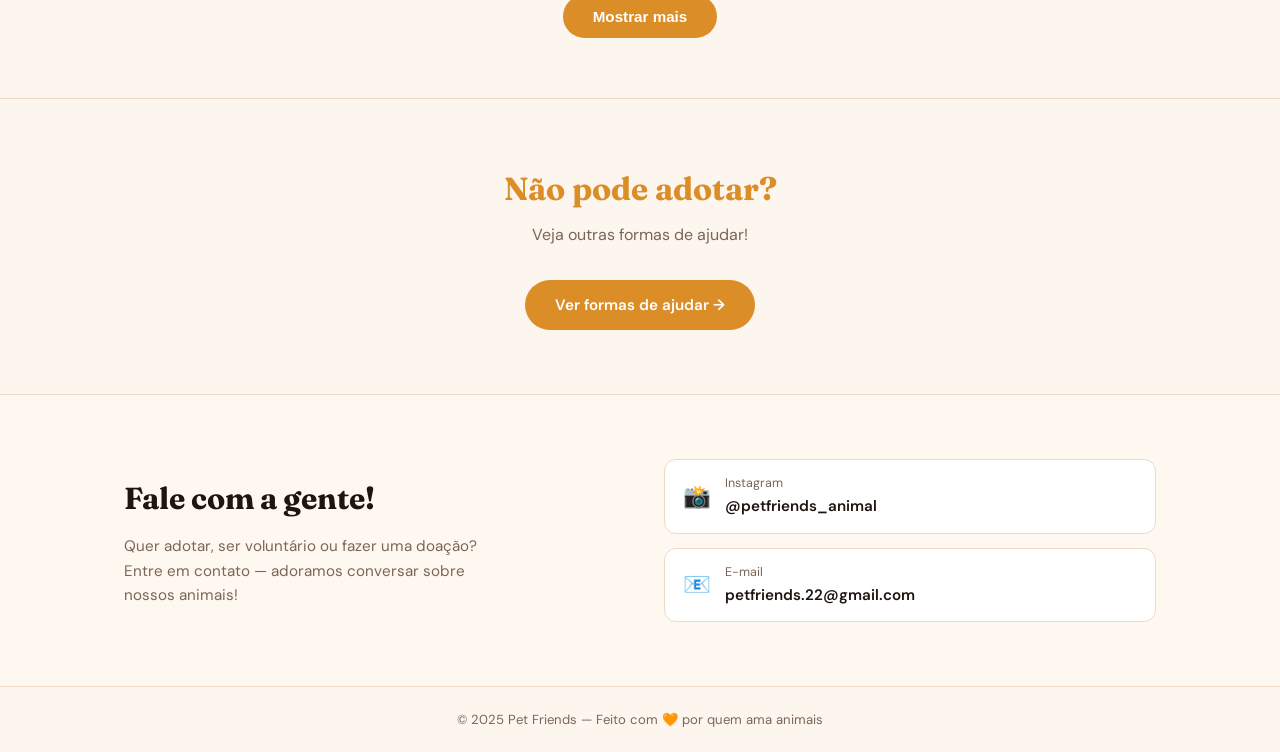
==== commit fe2f8352: "adicionando filtros" ====
--- a/index.html
+++ b/index.html
@@ -63,7 +63,40 @@
   <section class="section" id="cachorros">
     <div class="section-header">
       <h2 class="section-title">Quem está te esperando 🐶</h2>
-      <span class="section-count" id="count-label"></span>
+      <div class="section-header-right">
+        <span class="section-count" id="count-label"></span>
+        <button class="filter-toggle-btn" id="filter-toggle-btn" onclick="toggleFilters()">Filtrar ▾</button>
+      </div>
+    </div>
+    <div class="filters" id="filters" style="display:none">
+
+      <div class="filter-group">
+        <span class="filter-label">Sexo</span>
+        <div class="filter-pills">
+          <button class="filter-pill" data-filter="sexo" data-value="Macho" onclick="toggleSingle('sexo','Macho')">Macho</button>
+          <button class="filter-pill" data-filter="sexo" data-value="Fêmea" onclick="toggleSingle('sexo','Fêmea')">Fêmea</button>
+        </div>
+      </div>
+
+      <div class="filter-group">
+        <span class="filter-label">Porte</span>
+        <div class="filter-pills">
+          <button class="filter-pill" data-filter="porte" data-value="Pequeno" onclick="togglePorte('Pequeno')">Pequeno</button>
+          <button class="filter-pill" data-filter="porte" data-value="Médio"   onclick="togglePorte('Médio')">Médio</button>
+          <button class="filter-pill" data-filter="porte" data-value="Grande"  onclick="togglePorte('Grande')">Grande</button>
+        </div>
+      </div>
+
+      <div class="filter-group">
+        <span class="filter-label">Características</span>
+        <div class="filter-pills">
+          <button class="filter-pill" data-filter="carac" data-value="afinidade_caes"  onclick="toggleCarac('afinidade_caes')">Afinidade com cães</button>
+          <button class="filter-pill" data-filter="carac" data-value="afinidade_gatos" onclick="toggleCarac('afinidade_gatos')">Afinidade com gatos</button>
+          <button class="filter-pill" data-filter="carac" data-value="agitado"         onclick="toggleCarac('agitado')">Tranquilo</button>
+          <button class="filter-pill" data-filter="carac" data-value="gosta_de_brincar" onclick="toggleCarac('gosta_de_brincar')">Gosta de brincar</button>
+        </div>
+      </div>
+
     </div>
     <div class="dogs-grid" id="dogs-grid">
       <!-- Preenchido pelo JavaScript -->
--- a/style.css
+++ b/style.css
@@ -149,6 +149,90 @@
 .show-more-wrapper {
   justify-content: center;
   margin-top: 36px;
+}
+
+/* ─────────────────────────────────────────────────────────────
+   Filtros
+───────────────────────────────────────────────────────────── */
+.section-header-right {
+  display: flex;
+  align-items: center;
+  gap: 12px;
+}
+
+.filter-toggle-btn {
+  padding: 5px 14px;
+  border-radius: 100px;
+  border: 1.5px solid var(--border);
+  background: transparent;
+  color: var(--muted);
+  font-size: .85rem;
+  font-weight: 600;
+  cursor: pointer;
+  transition: all .15s;
+}
+
+.filter-toggle-btn:hover,
+.filter-toggle-btn.active {
+  border-color: var(--accent);
+  color: var(--accent);
+}
+.filters {
+  display: flex;
+  flex-wrap: wrap;
+  gap: 20px;
+  margin-bottom: 32px;
+}
+
+.filter-group {
+  display: flex;
+  flex-direction: column;
+  gap: 8px;
+}
+
+.filter-label {
+  font-size: .8rem;
+  font-weight: 600;
+  color: var(--muted);
+  text-transform: uppercase;
+  letter-spacing: .04em;
+}
+
+.filter-pills {
+  display: flex;
+  flex-wrap: wrap;
+  gap: 8px;
+}
+
+.filter-pill {
+  padding: 6px 16px;
+  border-radius: 100px;
+  border: 1.5px solid var(--border);
+  background: transparent;
+  color: var(--text);
+  font-size: .85rem;
+  font-weight: 500;
+  cursor: pointer;
+  transition: all .15s;
+}
+
+.filter-pill:hover {
+  border-color: var(--accent);
+  color: var(--accent);
+}
+
+.filter-pill.active {
+  background: var(--accent);
+  border-color: var(--accent);
+  color: #fff;
+}
+
+.no-results {
+  color: var(--muted);
+  font-size: 1rem;
+  text-align: center;
+  grid-column: 1 / -1;
+  padding: 40px 0;
 }
 
 /* ─────────────────────────────────────────────────────────────
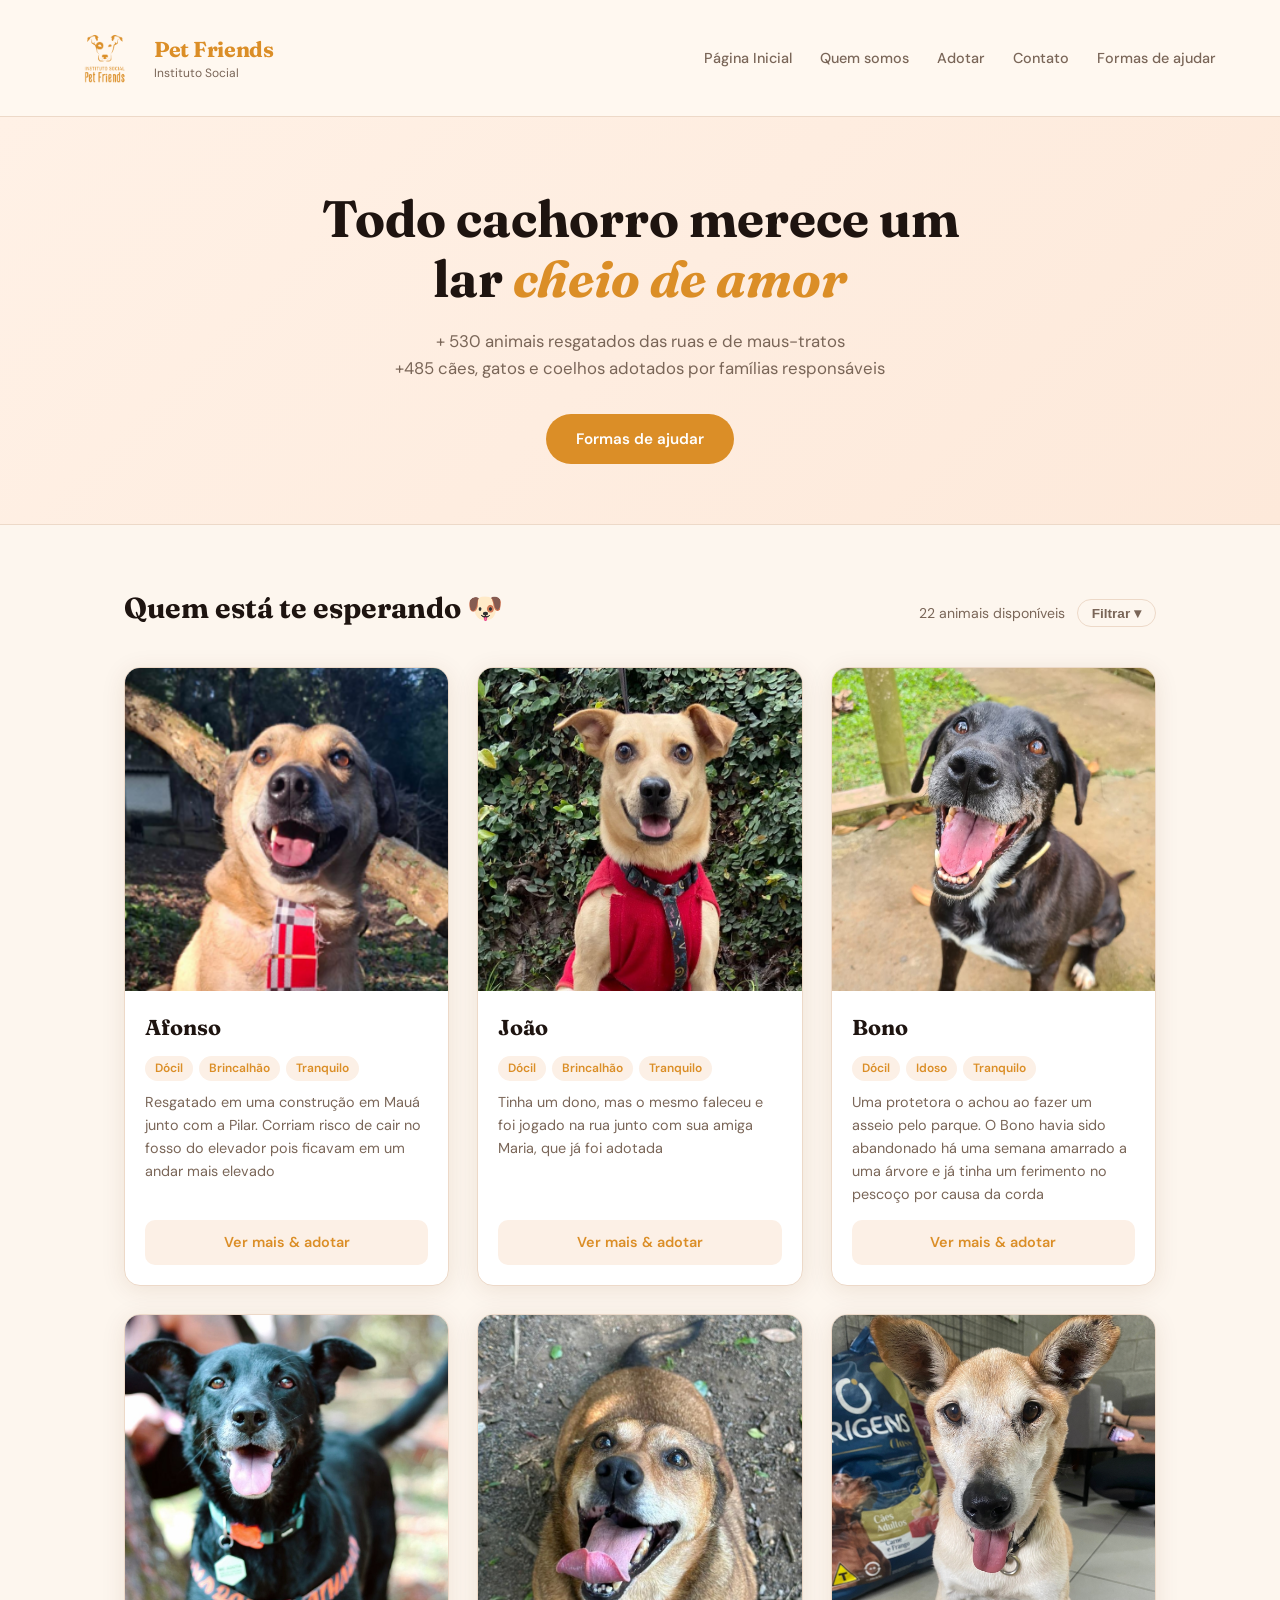
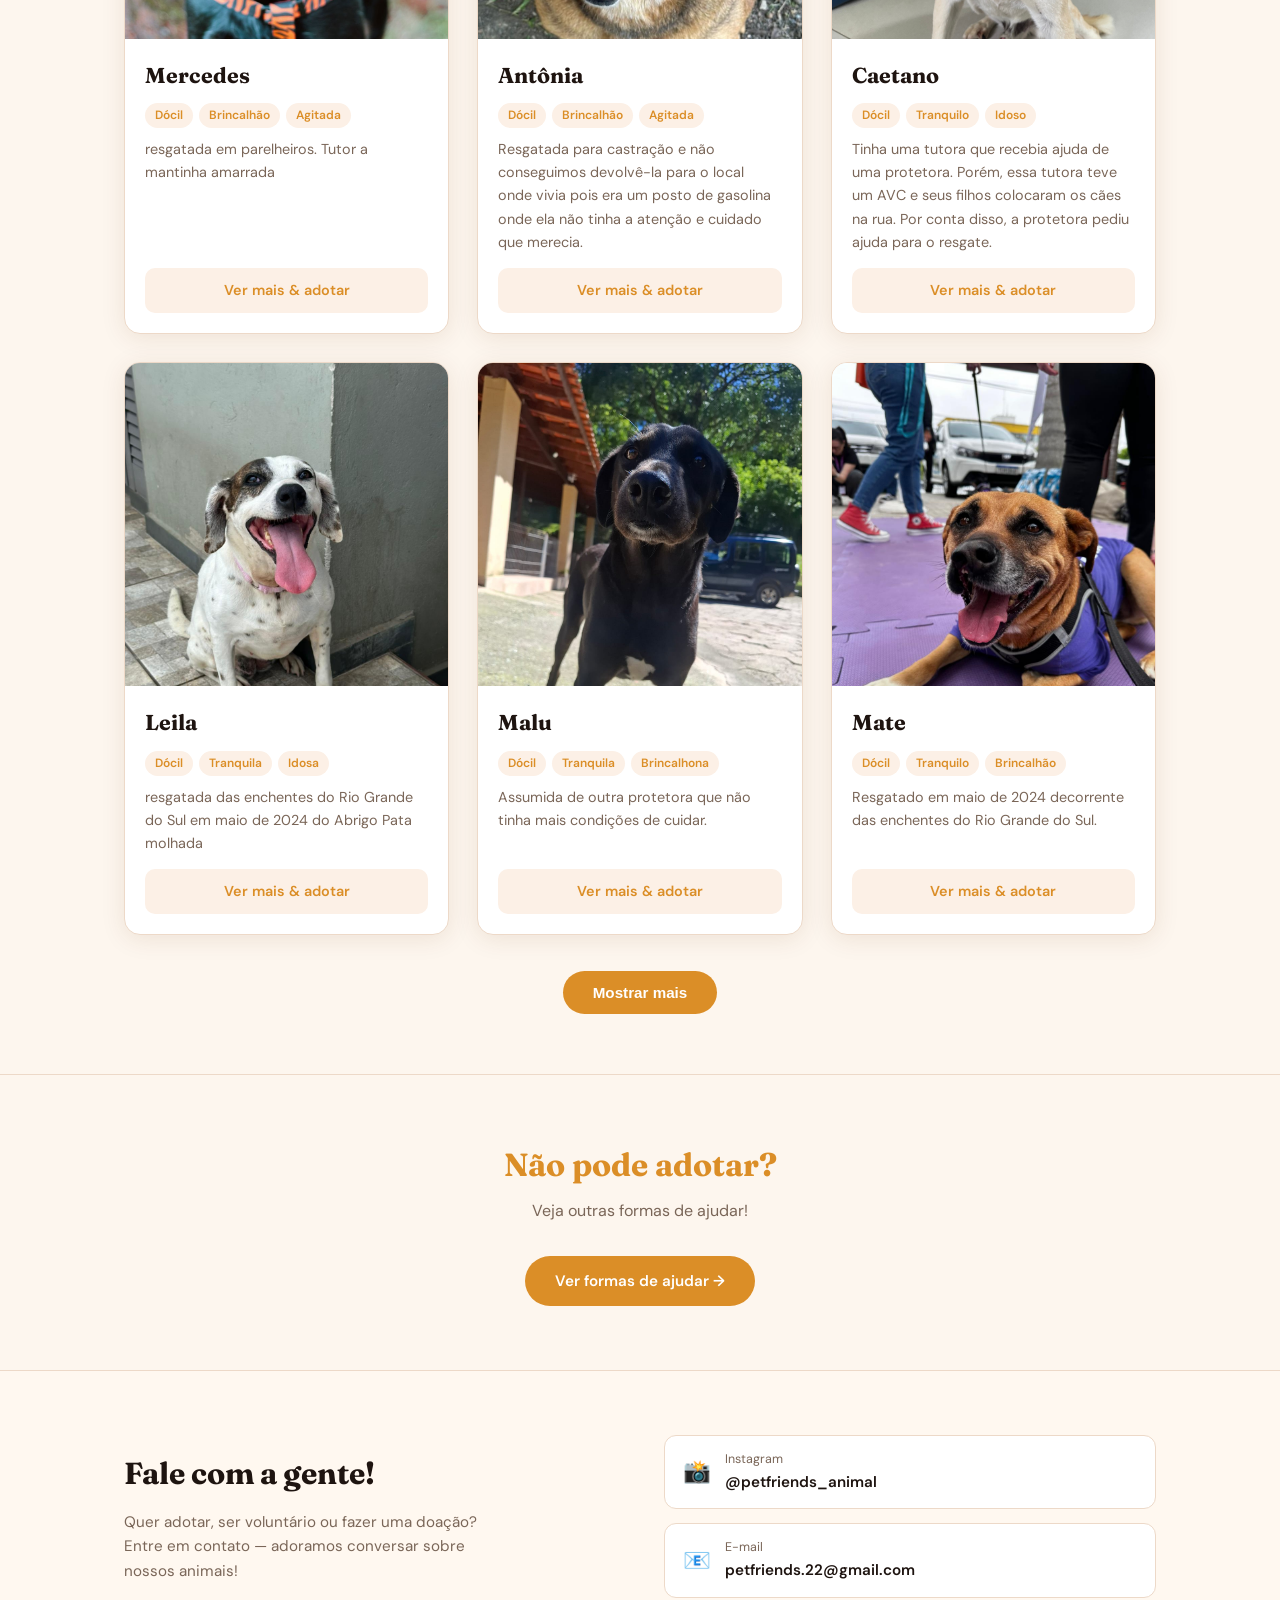
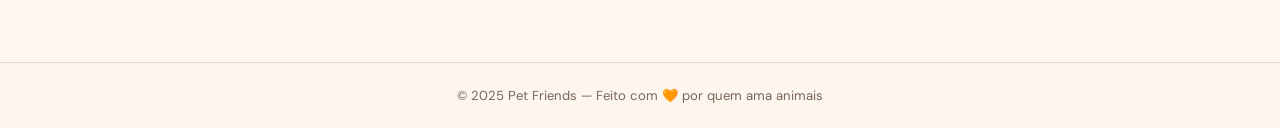
==== commit f9b2f6ae: "organizando o código css para melhor legibilidade" ====
--- a/index.html
+++ b/index.html
@@ -6,6 +6,7 @@
   <title>Pet Friends</title>
   <link href="https://fonts.googleapis.com/css2?family=Fraunces:ital,wght@0,400;0,700;1,400&family=DM+Sans:wght@400;500;600&display=swap" rel="stylesheet" />
   <link rel="stylesheet" href="style.css" />
+  <link rel="stylesheet" href="index.css" />
   <!-- Vercel Web Analytics -->
   <script>
     window.va = window.va || function () { (window.vaq = window.vaq || []).push(arguments); };
--- a/style.css
+++ b/style.css
@@ -48,10 +48,11 @@
   align-items: center;
   gap: 10px;
 }
-.logo-icon {   
+.logo-icon {
   width: 80px;
   height: 80px;
-  object-fit: contain; }
+  object-fit: contain;
+}
 .logo-text {
   font-family: 'Fraunces', serif;
   font-size: 1.35rem;
@@ -76,30 +77,8 @@
 nav a:hover { color: var(--accent); }
 
 /* ─────────────────────────────────────────────────────────────
-   Hero
+   Botão global
 ───────────────────────────────────────────────────────────── */
-.hero {
-  background: linear-gradient(135deg, #fff1e6 0%, #fde9da 100%);
-  padding: 72px 5% 60px;
-  text-align: center;
-  border-bottom: 1.5px solid var(--border);
-}
-.hero h1 {
-  font-family: 'Fraunces', serif;
-  font-size: clamp(2rem, 5vw, 3.2rem);
-  line-height: 1.18;
-  color: var(--text);
-  max-width: 640px;
-  margin: 0 auto 18px;
-}
-.hero h1 em { color: var(--accent); font-style: italic; }
-.hero p {
-  color: var(--muted);
-  font-size: 1.05rem;
-  max-width: 520px;
-  margin: 0 auto 32px;
-}
-
 .btn {
   display: inline-block;
   background: var(--accent);
@@ -115,241 +94,6 @@
 .btn:hover { opacity: .88; transform: translateY(-1px); }
 
 /* ─────────────────────────────────────────────────────────────
-   Seção genérica
-───────────────────────────────────────────────────────────── */
-.section {
-  padding: 60px 5%;
-  max-width: 1160px;
-  margin: 0 auto;
-}
-.section-header {
-  display: flex;
-  align-items: baseline;
-  justify-content: space-between;
-  flex-wrap: wrap;
-  gap: 8px;
-  margin-bottom: 36px;
-}
-.section-title {
-  font-family: 'Fraunces', serif;
-  font-size: 1.8rem;
-  font-weight: 700;
-}
-.section-count { font-size: .88rem; color: var(--muted); }
-
-/* ─────────────────────────────────────────────────────────────
-   Grid de cards
-───────────────────────────────────────────────────────────── */
-.dogs-grid {
-  display: grid;
-  grid-template-columns: repeat(auto-fill, minmax(280px, 1fr));
-  gap: 28px;
-}
-
-.show-more-wrapper {
-  justify-content: center;
-  margin-top: 36px;
-}
-
-/* ─────────────────────────────────────────────────────────────
-   Filtros
-───────────────────────────────────────────────────────────── */
-.section-header-right {
-  display: flex;
-  align-items: center;
-  gap: 12px;
-}
-
-.filter-toggle-btn {
-  padding: 5px 14px;
-  border-radius: 100px;
-  border: 1.5px solid var(--border);
-  background: transparent;
-  color: var(--muted);
-  font-size: .85rem;
-  font-weight: 600;
-  cursor: pointer;
-  transition: all .15s;
-}
-
-.filter-toggle-btn:hover,
-.filter-toggle-btn.active {
-  border-color: var(--accent);
-  color: var(--accent);
-}
-.filters {
-  display: flex;
-  flex-wrap: wrap;
-  gap: 20px;
-  margin-bottom: 32px;
-}
-
-.filter-group {
-  display: flex;
-  flex-direction: column;
-  gap: 8px;
-}
-
-.filter-label {
-  font-size: .8rem;
-  font-weight: 600;
-  color: var(--muted);
-  text-transform: uppercase;
-  letter-spacing: .04em;
-}
-
-.filter-pills {
-  display: flex;
-  flex-wrap: wrap;
-  gap: 8px;
-}
-
-.filter-pill {
-  padding: 6px 16px;
-  border-radius: 100px;
-  border: 1.5px solid var(--border);
-  background: transparent;
-  color: var(--text);
-  font-size: .85rem;
-  font-weight: 500;
-  cursor: pointer;
-  transition: all .15s;
-}
-
-.filter-pill:hover {
-  border-color: var(--accent);
-  color: var(--accent);
-}
-
-.filter-pill.active {
-  background: var(--accent);
-  border-color: var(--accent);
-  color: #fff;
-}
-
-.no-results {
-  color: var(--muted);
-  font-size: 1rem;
-  text-align: center;
-  grid-column: 1 / -1;
-  padding: 40px 0;
-}
-
-/* ─────────────────────────────────────────────────────────────
-   Card individual
-───────────────────────────────────────────────────────────── */
-.dog-card {
-  background: var(--card);
-  border-radius: var(--radius);
-  box-shadow: var(--shadow);
-  border: 1.5px solid var(--border);
-  overflow: hidden;
-  display: flex;
-  flex-direction: column;
-  cursor: pointer;
-  transition: transform .25s, box-shadow .25s;
-}
-.dog-card:hover {
-  transform: translateY(-5px);
-  box-shadow: 0 12px 36px rgba(100, 50, 10, .15);
-}
-
-.dog-photo {
-  width: 100%;
-  aspect-ratio: 1;
-  object-fit: cover;
-   object-position: top;
-}
-.dog-photo-placeholder {
-  width: 100%;
-  aspect-ratio: 4/3;
-  background: var(--accent-lt);
-  display: flex;
-  align-items: center;
-  justify-content: center;
-  font-size: 4rem;
-}
-
-.dog-body {
-  padding: 20px;
-  flex: 1;
-  display: flex;
-  flex-direction: column;
-  gap: 10px;
-}
-.dog-name {
-  font-family: 'Fraunces', serif;
-  font-size: 1.35rem;
-  font-weight: 700;
-}
-.dog-tags { display: flex; flex-wrap: wrap; gap: 6px; }
-.tag {
-  font-size: .75rem;
-  font-weight: 600;
-  padding: 3px 10px;
-  border-radius: 100px;
-  background: var(--accent-lt);
-  color: var(--accent);
-}
-.dog-desc { font-size: .9rem; color: var(--muted); flex: 1; }
-
-.dog-btn {
-  display: block;
-  text-align: center;
-  background: var(--accent-lt);
-  color: var(--accent);
-  font-weight: 600;
-  font-size: .9rem;
-  padding: 11px;
-  border-radius: 10px;
-  margin-top: 4px;
-  transition: background .2s, color .2s;
-}
-.dog-btn:hover { background: var(--accent); color: #fff; }
-
-/* ─────────────────────────────────────────────────────────────
-   Seção de contato
-───────────────────────────────────────────────────────────── */
-.contact-section {
-  background: var(--surface);
-  border-top: 1.5px solid var(--border);
-}
-.contact-inner {
-  max-width: 1160px;
-  margin: 0 auto;
-  padding: 64px 5%;
-  display: grid;
-  grid-template-columns: 1fr 1fr;
-  gap: 48px;
-  align-items: center;
-}
-.contact-text h2 {
-  font-family: 'Fraunces', serif;
-  font-size: 1.9rem;
-  margin-bottom: 12px;
-}
-.contact-text p { color: var(--muted); font-size: .95rem; max-width: 380px; }
-
-.contact-links { display: flex; flex-direction: column; gap: 14px; }
-.contact-item {
-  display: flex;
-  align-items: center;
-  gap: 14px;
-  background: var(--card);
-  border: 1.5px solid var(--border);
-  border-radius: 12px;
-  padding: 14px 18px;
-  transition: border-color .2s, box-shadow .2s;
-}
-.contact-item:hover {
-  border-color: var(--accent);
-  box-shadow: 0 4px 16px rgba(232, 106, 46, .12);
-}
-.contact-icon    { font-size: 1.4rem; }
-.contact-label   { font-size: .78rem; color: var(--muted); }
-.contact-value   { font-size: .95rem; font-weight: 600; }
-
-/* ─────────────────────────────────────────────────────────────
    Footer
 ───────────────────────────────────────────────────────────── */
 footer {
@@ -358,266 +102,6 @@
   font-size: .82rem;
   color: var(--muted);
   border-top: 1.5px solid var(--border);
-}
-
-/* ─────────────────────────────────────────────────────────────
-   Modal
-───────────────────────────────────────────────────────────── */
-.modal-overlay {
-  display: none;
-  position: fixed;
-  inset: 0;
-  background: rgba(30, 15, 5, .5);
-  z-index: 100;
-  align-items: center;
-  justify-content: center;
-  padding: 20px;
-}
-.modal-overlay.open { display: flex; }
-
-.modal {
-  background: var(--card);
-  border-radius: var(--radius);
-  max-width: 520px;
-  width: 100%;
-  overflow-y: auto;
-  max-height: 90vh;
-  box-shadow: 0 24px 64px rgba(30, 15, 5, .25);
-  animation: pop .2s ease;
-}
-@keyframes pop {
-  from { transform: scale(.94); opacity: 0; }
-  to   { transform: scale(1);   opacity: 1; }
-}
-
-.modal-photo {
-  width: 100%;
-  max-height: 300px;
-  object-fit: contain;
-}
-.modal-photo-placeholder {
-  width: 100%;
-  aspect-ratio: 16/9;
-  background: var(--accent-lt);
-  display: flex;
-  align-items: center;
-  justify-content: center;
-  font-size: 6rem;
-}
-.modal-body    { padding: 24px; }
-.modal-name {
-  font-family: 'Fraunces', serif;
-  font-size: 1.8rem;
-  margin-bottom: 8px;
-}
-.modal-close {
-  float: right;
-  background: var(--accent-lt);
-  border: none;
-  cursor: pointer;
-  color: var(--accent);
-  font-size: 1.2rem;
-  width: 34px;
-  height: 34px;
-  border-radius: 50%;
-  display: inline-flex;
-  align-items: center;
-  justify-content: center;
-  margin-left: 8px;
-  transition: background .2s;
-}
-.modal-close:hover { background: var(--accent); color: #fff; }
-
-.modal-desc { color: var(--muted); font-size: .94rem; margin: 12px 0 20px; }
-.modal-details {
-  display: grid;
-  grid-template-columns: 1fr 1fr;
-  gap: 10px;
-  margin-bottom: 20px;
-}
-.modal-detail        { background: var(--bg); border-radius: 10px; padding: 10px 14px; }
-.modal-detail-label  { font-size: .72rem; color: var(--muted); font-weight: 600; text-transform: uppercase; letter-spacing: .5px; }
-.modal-detail-value  { font-size: .95rem; font-weight: 600; }
-
-.modal-adopt-btn {
-  display: block;
-  width: 100%;
-  text-align: center;
-  background: var(--accent);
-  color: #fff;
-  font-weight: 600;
-  font-size: 1rem;
-  padding: 13px;
-  border-radius: 10px;
-  transition: opacity .2s;
-}
-.modal-adopt-btn:hover { opacity: .85; }
-
-.modal::-webkit-scrollbar {
-  display: none;
-}
-
-/* ─────────────────────────────────────────────────────────────
-   Hamburger
-───────────────────────────────────────────────────────────── */
-.hamburger {
-  display: none;
-  flex-direction: column;
-  justify-content: center;
-  gap: 5px;
-  background: none;
-  border: none;
-  cursor: pointer;
-  padding: 6px;
-  z-index: 160;
-  position: relative;
-  flex-shrink: 0;
-}
-.hamburger span {
-  display: block;
-  width: 24px;
-  height: 2px;
-  background: var(--accent);
-  border-radius: 2px;
-  transition: transform .3s, opacity .3s;
-}
-.hamburger.open span:nth-child(1) { transform: translateY(7px) rotate(45deg); }
-.hamburger.open span:nth-child(2) { opacity: 0; }
-.hamburger.open span:nth-child(3) { transform: translateY(-7px) rotate(-45deg); }
-
-/* ─────────────────────────────────────────────────────────────
-   Responsivo
-───────────────────────────────────────────────────────────── */
-@media (max-width: 768px) {
-  header { flex-wrap: nowrap; }
-
-  .hamburger { display: flex; }
-
-  nav {
-    display: none;
-    position: fixed;
-    inset: 0;
-    flex-direction: column;
-    align-items: center;
-    justify-content: center;
-    background: var(--surface);
-    z-index: 150;
-    gap: 8px;
-  }
-  nav.open { display: flex; }
-
-  nav a {
-    font-size: 1.2rem;
-    margin-left: 0;
-    padding: 12px 0;
-  }
-}
-
-@media (max-width: 680px) {
-  .contact-inner { grid-template-columns: 1fr; }
-}
-
-/* ─────────────────────────────────────────────────────────────
-   Seção "Como ajudar"
-───────────────────────────────────────────────────────────── */
-.help-section {
-  background: var(--bg);
-  border-top: 1.5px solid var(--border);
-}
-.help-inner {
-  max-width: 1160px;
-  margin: 0 auto;
-  padding: 64px 5%;
-}
-.help-header {
-  text-align: center;
-  margin-bottom: 40px;
-}
-.help-header h2 {
-  font-family: 'Fraunces', serif;
-  font-size: 2rem;
-  color: var(--accent);
-  margin-bottom: 6px;
-}
-.help-header p {
-  color: var(--accent);
-  font-size: 1rem;
-}
-
-.help-grid {
-  display: grid;
-  grid-template-columns: repeat(auto-fill, minmax(260px, 1fr));
-  gap: 16px;
-  margin-bottom: 40px;
-}
-.help-item {
-  display: flex;
-  align-items: center;
-  gap: 14px;
-  background: var(--border);
-  border: 1.5px solid rgba(255,255,255,.25);
-  border-radius: var(--radius);
-  padding: 18px;
-}
-.help-icon {
-  display: flex;
-  align-items: center;
-  justify-content: center;
-  width: 44px;
-  height: 44px;
-  border-radius: 50%;
-  background: var(--accent);
-  flex-shrink: 0;
-}
-.help-icon svg {
-  width: 22px;
-  height: 22px;
-  stroke: var(--border);
-  stroke-width: 1.75;
-}
-.help-item strong {
-  display: block;
-  color: var(--muted);
-  font-size: .95rem;
-  margin-bottom: 4px;
-}
-.help-item p {
-  color:var(--accent);
-  font-size: .83rem;
-  line-height: 1.4;
-}
-
-.help-cta {
-  text-align: center;
-  color: var(--accent);
-  font-family: 'Fraunces', serif;
-  font-size: 1.5rem;
-  font-weight: 700;
-}
-
-/* ─────────────────────────────────────────────────────────────
-   Teaser "Como ajudar" (index)
-───────────────────────────────────────────────────────────── */
-.help-teaser {
-  background: var(--bg);
-  border-top: 1.5px solid var(--border);
-}
-.help-teaser-inner {
-  max-width: 1160px;
-  margin: 0 auto;
-  padding: 64px 5%;
-  text-align: center;
-}
-.help-teaser-inner h2 {
-  font-family: 'Fraunces', serif;
-  font-size: 2rem;
-  color: var(--accent);
-  margin-bottom: 8px;
-}
-.help-teaser-inner p {
-  color: var(--muted);
-  font-size: 1rem;
-  margin-bottom: 32px;
 }
 
 /* ─────────────────────────────────────────────────────────────
@@ -650,24 +134,57 @@
 }
 
 /* ─────────────────────────────────────────────────────────────
-   Lightbox
+   Hamburger
 ───────────────────────────────────────────────────────────── */
-.lightbox-overlay {
+.hamburger {
   display: none;
-  position: fixed;
-  inset: 0;
-  background: rgba(0, 0, 0, .85);
-  z-index: 200;
-  align-items: center;
+  flex-direction: column;
   justify-content: center;
-  cursor: zoom-out;
+  gap: 5px;
+  background: none;
+  border: none;
+  cursor: pointer;
+  padding: 6px;
+  z-index: 160;
+  position: relative;
+  flex-shrink: 0;
 }
-.lightbox-overlay.open { display: flex; }
+.hamburger span {
+  display: block;
+  width: 24px;
+  height: 2px;
+  background: var(--accent);
+  border-radius: 2px;
+  transition: transform .3s, opacity .3s;
+}
+.hamburger.open span:nth-child(1) { transform: translateY(7px) rotate(45deg); }
+.hamburger.open span:nth-child(2) { opacity: 0; }
+.hamburger.open span:nth-child(3) { transform: translateY(-7px) rotate(-45deg); }
 
-.lightbox-img {
-  max-width: 90vw;
-  max-height: 90vh;
-  object-fit: contain;
-  border-radius: 12px;
-  box-shadow: 0 24px 64px rgba(0, 0, 0, .5);
-}+/* ─────────────────────────────────────────────────────────────
+   Responsivo — nav mobile
+───────────────────────────────────────────────────────────── */
+@media (max-width: 768px) {
+  header { flex-wrap: nowrap; }
+
+  .hamburger { display: flex; }
+
+  nav {
+    display: none;
+    position: fixed;
+    inset: 0;
+    flex-direction: column;
+    align-items: center;
+    justify-content: center;
+    background: var(--surface);
+    z-index: 150;
+    gap: 8px;
+  }
+  nav.open { display: flex; }
+
+  nav a {
+    font-size: 1.2rem;
+    margin-left: 0;
+    padding: 12px 0;
+  }
+}
--- a/index.css
+++ b/index.css
@@ -0,0 +1,407 @@
+/* ─────────────────────────────────────────────────────────────
+   Hero
+───────────────────────────────────────────────────────────── */
+.hero {
+  background: linear-gradient(135deg, #fff1e6 0%, #fde9da 100%);
+  padding: 72px 5% 60px;
+  text-align: center;
+  border-bottom: 1.5px solid var(--border);
+}
+.hero h1 {
+  font-family: 'Fraunces', serif;
+  font-size: clamp(2rem, 5vw, 3.2rem);
+  line-height: 1.18;
+  color: var(--text);
+  max-width: 640px;
+  margin: 0 auto 18px;
+}
+.hero h1 em { color: var(--accent); font-style: italic; }
+.hero p {
+  color: var(--muted);
+  font-size: 1.05rem;
+  max-width: 520px;
+  margin: 0 auto 32px;
+}
+
+/* ─────────────────────────────────────────────────────────────
+   Seção genérica
+───────────────────────────────────────────────────────────── */
+.section {
+  padding: 60px 5%;
+  max-width: 1160px;
+  margin: 0 auto;
+}
+.section-header {
+  display: flex;
+  align-items: baseline;
+  justify-content: space-between;
+  flex-wrap: wrap;
+  gap: 8px;
+  margin-bottom: 36px;
+}
+.section-title {
+  font-family: 'Fraunces', serif;
+  font-size: 1.8rem;
+  font-weight: 700;
+}
+.section-count { font-size: .88rem; color: var(--muted); }
+
+/* ─────────────────────────────────────────────────────────────
+   Grid de cards
+───────────────────────────────────────────────────────────── */
+.dogs-grid {
+  display: grid;
+  grid-template-columns: repeat(auto-fill, minmax(280px, 1fr));
+  gap: 28px;
+}
+
+.show-more-wrapper {
+  justify-content: center;
+  margin-top: 36px;
+}
+
+/* ─────────────────────────────────────────────────────────────
+   Filtros
+───────────────────────────────────────────────────────────── */
+.section-header-right {
+  display: flex;
+  align-items: center;
+  gap: 12px;
+}
+
+.filter-toggle-btn {
+  padding: 5px 14px;
+  border-radius: 100px;
+  border: 1.5px solid var(--border);
+  background: transparent;
+  color: var(--muted);
+  font-size: .85rem;
+  font-weight: 600;
+  cursor: pointer;
+  transition: all .15s;
+}
+
+.filter-toggle-btn:hover,
+.filter-toggle-btn.active {
+  border-color: var(--accent);
+  color: var(--accent);
+}
+
+.filters {
+  display: flex;
+  flex-wrap: wrap;
+  gap: 20px;
+  margin-bottom: 32px;
+}
+
+.filter-group {
+  display: flex;
+  flex-direction: column;
+  gap: 8px;
+}
+
+.filter-label {
+  font-size: .8rem;
+  font-weight: 600;
+  color: var(--muted);
+  text-transform: uppercase;
+  letter-spacing: .04em;
+}
+
+.filter-pills {
+  display: flex;
+  flex-wrap: wrap;
+  gap: 8px;
+}
+
+.filter-pill {
+  padding: 6px 16px;
+  border-radius: 100px;
+  border: 1.5px solid var(--border);
+  background: transparent;
+  color: var(--text);
+  font-size: .85rem;
+  font-weight: 500;
+  cursor: pointer;
+  transition: all .15s;
+}
+
+.filter-pill:hover {
+  border-color: var(--accent);
+  color: var(--accent);
+}
+
+.filter-pill.active {
+  background: var(--accent);
+  border-color: var(--accent);
+  color: #fff;
+}
+
+.no-results {
+  color: var(--muted);
+  font-size: 1rem;
+  text-align: center;
+  grid-column: 1 / -1;
+  padding: 40px 0;
+}
+
+/* ─────────────────────────────────────────────────────────────
+   Card individual
+───────────────────────────────────────────────────────────── */
+.dog-card {
+  background: var(--card);
+  border-radius: var(--radius);
+  box-shadow: var(--shadow);
+  border: 1.5px solid var(--border);
+  overflow: hidden;
+  display: flex;
+  flex-direction: column;
+  cursor: pointer;
+  transition: transform .25s, box-shadow .25s;
+}
+.dog-card:hover {
+  transform: translateY(-5px);
+  box-shadow: 0 12px 36px rgba(100, 50, 10, .15);
+}
+
+.dog-photo {
+  width: 100%;
+  aspect-ratio: 1;
+  object-fit: cover;
+  object-position: top;
+}
+.dog-photo-placeholder {
+  width: 100%;
+  aspect-ratio: 4/3;
+  background: var(--accent-lt);
+  display: flex;
+  align-items: center;
+  justify-content: center;
+  font-size: 4rem;
+}
+
+.dog-body {
+  padding: 20px;
+  flex: 1;
+  display: flex;
+  flex-direction: column;
+  gap: 10px;
+}
+.dog-name {
+  font-family: 'Fraunces', serif;
+  font-size: 1.35rem;
+  font-weight: 700;
+}
+.dog-tags { display: flex; flex-wrap: wrap; gap: 6px; }
+.tag {
+  font-size: .75rem;
+  font-weight: 600;
+  padding: 3px 10px;
+  border-radius: 100px;
+  background: var(--accent-lt);
+  color: var(--accent);
+}
+.dog-desc { font-size: .9rem; color: var(--muted); flex: 1; }
+
+.dog-btn {
+  display: block;
+  text-align: center;
+  background: var(--accent-lt);
+  color: var(--accent);
+  font-weight: 600;
+  font-size: .9rem;
+  padding: 11px;
+  border-radius: 10px;
+  margin-top: 4px;
+  transition: background .2s, color .2s;
+}
+.dog-btn:hover { background: var(--accent); color: #fff; }
+
+/* ─────────────────────────────────────────────────────────────
+   Seção de contato
+───────────────────────────────────────────────────────────── */
+.contact-section {
+  background: var(--surface);
+  border-top: 1.5px solid var(--border);
+}
+.contact-inner {
+  max-width: 1160px;
+  margin: 0 auto;
+  padding: 64px 5%;
+  display: grid;
+  grid-template-columns: 1fr 1fr;
+  gap: 48px;
+  align-items: center;
+}
+.contact-text h2 {
+  font-family: 'Fraunces', serif;
+  font-size: 1.9rem;
+  margin-bottom: 12px;
+}
+.contact-text p { color: var(--muted); font-size: .95rem; max-width: 380px; }
+
+.contact-links { display: flex; flex-direction: column; gap: 14px; }
+.contact-item {
+  display: flex;
+  align-items: center;
+  gap: 14px;
+  background: var(--card);
+  border: 1.5px solid var(--border);
+  border-radius: 12px;
+  padding: 14px 18px;
+  transition: border-color .2s, box-shadow .2s;
+}
+.contact-item:hover {
+  border-color: var(--accent);
+  box-shadow: 0 4px 16px rgba(232, 106, 46, .12);
+}
+.contact-icon  { font-size: 1.4rem; }
+.contact-label { font-size: .78rem; color: var(--muted); }
+.contact-value { font-size: .95rem; font-weight: 600; }
+
+@media (max-width: 680px) {
+  .contact-inner { grid-template-columns: 1fr; }
+}
+
+/* ─────────────────────────────────────────────────────────────
+   Modal
+───────────────────────────────────────────────────────────── */
+.modal-overlay {
+  display: none;
+  position: fixed;
+  inset: 0;
+  background: rgba(30, 15, 5, .5);
+  z-index: 100;
+  align-items: center;
+  justify-content: center;
+  padding: 20px;
+}
+.modal-overlay.open { display: flex; }
+
+.modal {
+  background: var(--card);
+  border-radius: var(--radius);
+  max-width: 520px;
+  width: 100%;
+  overflow-y: auto;
+  max-height: 90vh;
+  box-shadow: 0 24px 64px rgba(30, 15, 5, .25);
+  animation: pop .2s ease;
+}
+@keyframes pop {
+  from { transform: scale(.94); opacity: 0; }
+  to   { transform: scale(1);   opacity: 1; }
+}
+
+.modal-photo {
+  width: 100%;
+  max-height: 300px;
+  object-fit: contain;
+}
+.modal-photo-placeholder {
+  width: 100%;
+  aspect-ratio: 16/9;
+  background: var(--accent-lt);
+  display: flex;
+  align-items: center;
+  justify-content: center;
+  font-size: 6rem;
+}
+.modal-body { padding: 24px; }
+.modal-name {
+  font-family: 'Fraunces', serif;
+  font-size: 1.8rem;
+  margin-bottom: 8px;
+}
+.modal-close {
+  float: right;
+  background: var(--accent-lt);
+  border: none;
+  cursor: pointer;
+  color: var(--accent);
+  font-size: 1.2rem;
+  width: 34px;
+  height: 34px;
+  border-radius: 50%;
+  display: inline-flex;
+  align-items: center;
+  justify-content: center;
+  margin-left: 8px;
+  transition: background .2s;
+}
+.modal-close:hover { background: var(--accent); color: #fff; }
+
+.modal-desc { color: var(--muted); font-size: .94rem; margin: 12px 0 20px; }
+.modal-details {
+  display: grid;
+  grid-template-columns: 1fr 1fr;
+  gap: 10px;
+  margin-bottom: 20px;
+}
+.modal-detail       { background: var(--bg); border-radius: 10px; padding: 10px 14px; }
+.modal-detail-label { font-size: .72rem; color: var(--muted); font-weight: 600; text-transform: uppercase; letter-spacing: .5px; }
+.modal-detail-value { font-size: .95rem; font-weight: 600; }
+
+.modal-adopt-btn {
+  display: block;
+  width: 100%;
+  text-align: center;
+  background: var(--accent);
+  color: #fff;
+  font-weight: 600;
+  font-size: 1rem;
+  padding: 13px;
+  border-radius: 10px;
+  transition: opacity .2s;
+}
+.modal-adopt-btn:hover { opacity: .85; }
+
+.modal::-webkit-scrollbar { display: none; }
+
+/* ─────────────────────────────────────────────────────────────
+   Teaser "Como ajudar"
+───────────────────────────────────────────────────────────── */
+.help-teaser {
+  background: var(--bg);
+  border-top: 1.5px solid var(--border);
+}
+.help-teaser-inner {
+  max-width: 1160px;
+  margin: 0 auto;
+  padding: 64px 5%;
+  text-align: center;
+}
+.help-teaser-inner h2 {
+  font-family: 'Fraunces', serif;
+  font-size: 2rem;
+  color: var(--accent);
+  margin-bottom: 8px;
+}
+.help-teaser-inner p {
+  color: var(--muted);
+  font-size: 1rem;
+  margin-bottom: 32px;
+}
+
+/* ─────────────────────────────────────────────────────────────
+   Lightbox
+───────────────────────────────────────────────────────────── */
+.lightbox-overlay {
+  display: none;
+  position: fixed;
+  inset: 0;
+  background: rgba(0, 0, 0, .85);
+  z-index: 200;
+  align-items: center;
+  justify-content: center;
+  cursor: zoom-out;
+}
+.lightbox-overlay.open { display: flex; }
+
+.lightbox-img {
+  max-width: 90vw;
+  max-height: 90vh;
+  object-fit: contain;
+  border-radius: 12px;
+  box-shadow: 0 24px 64px rgba(0, 0, 0, .5);
+}
